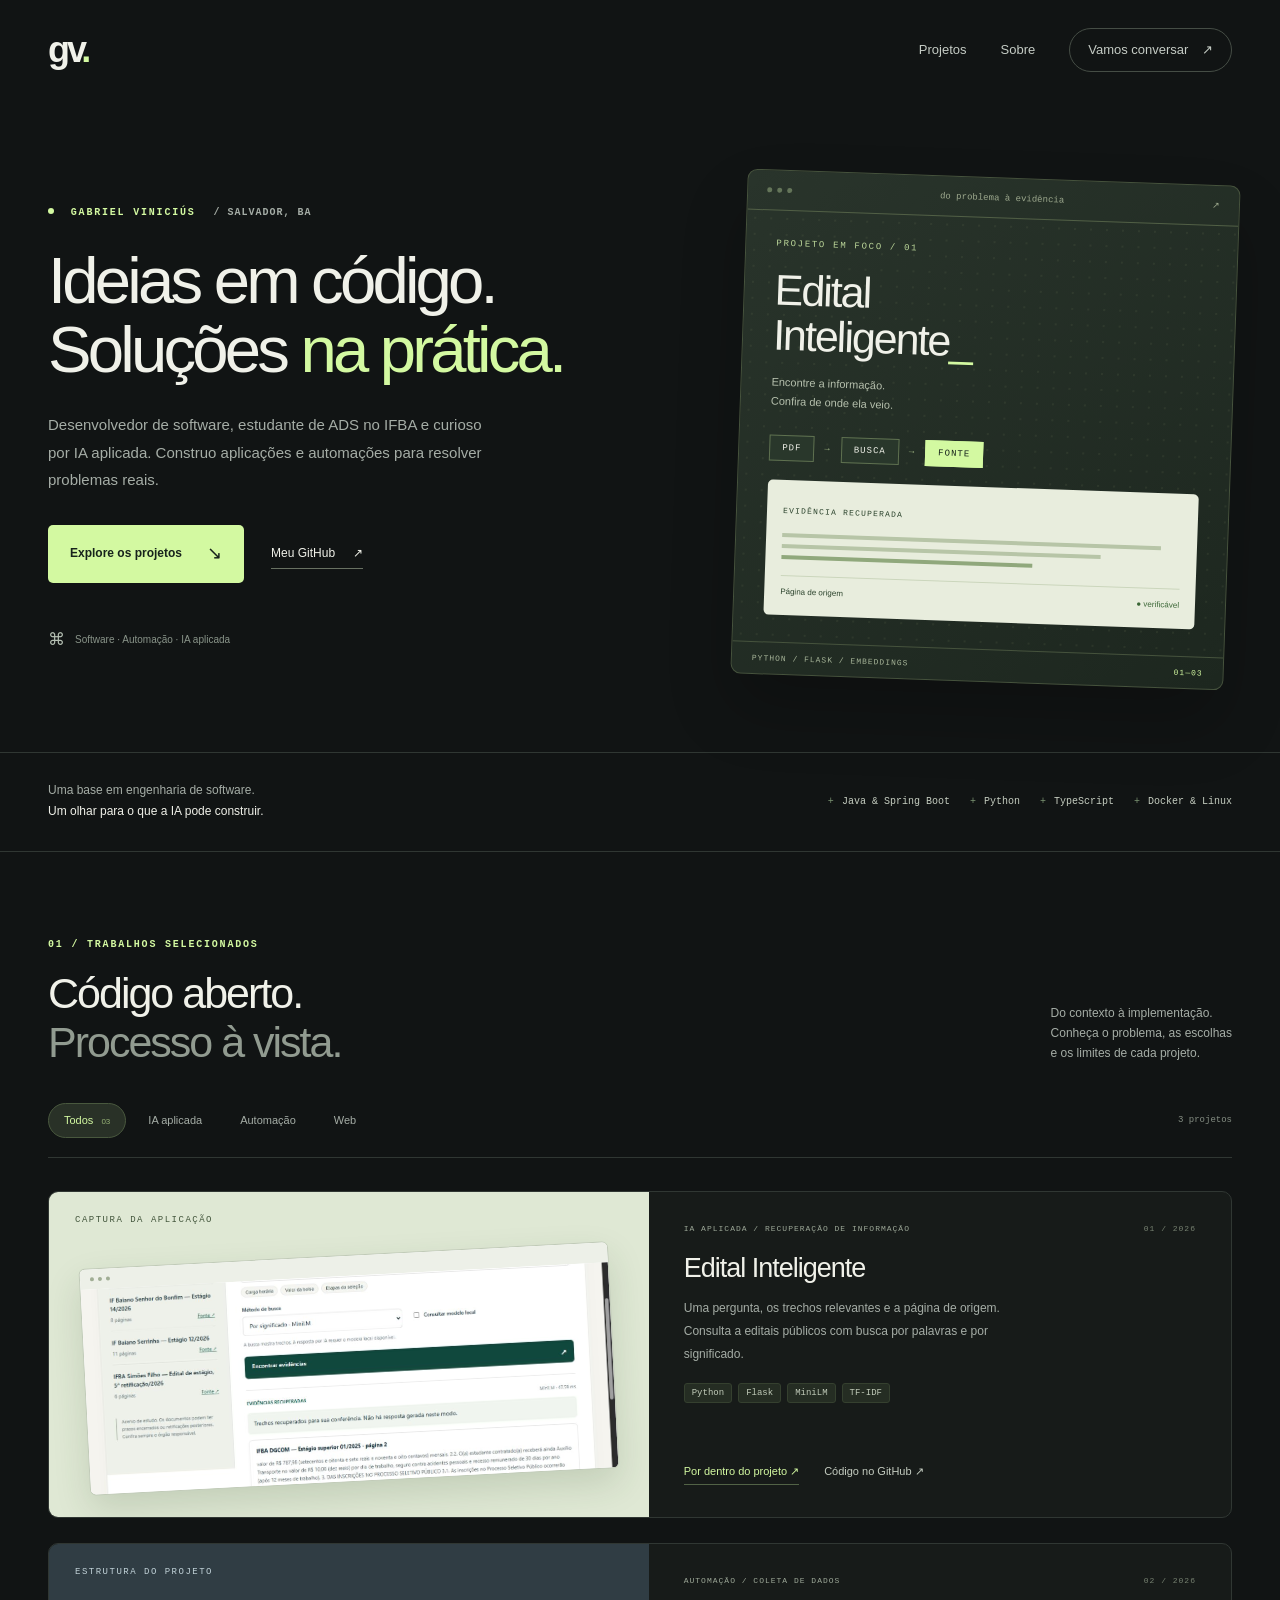
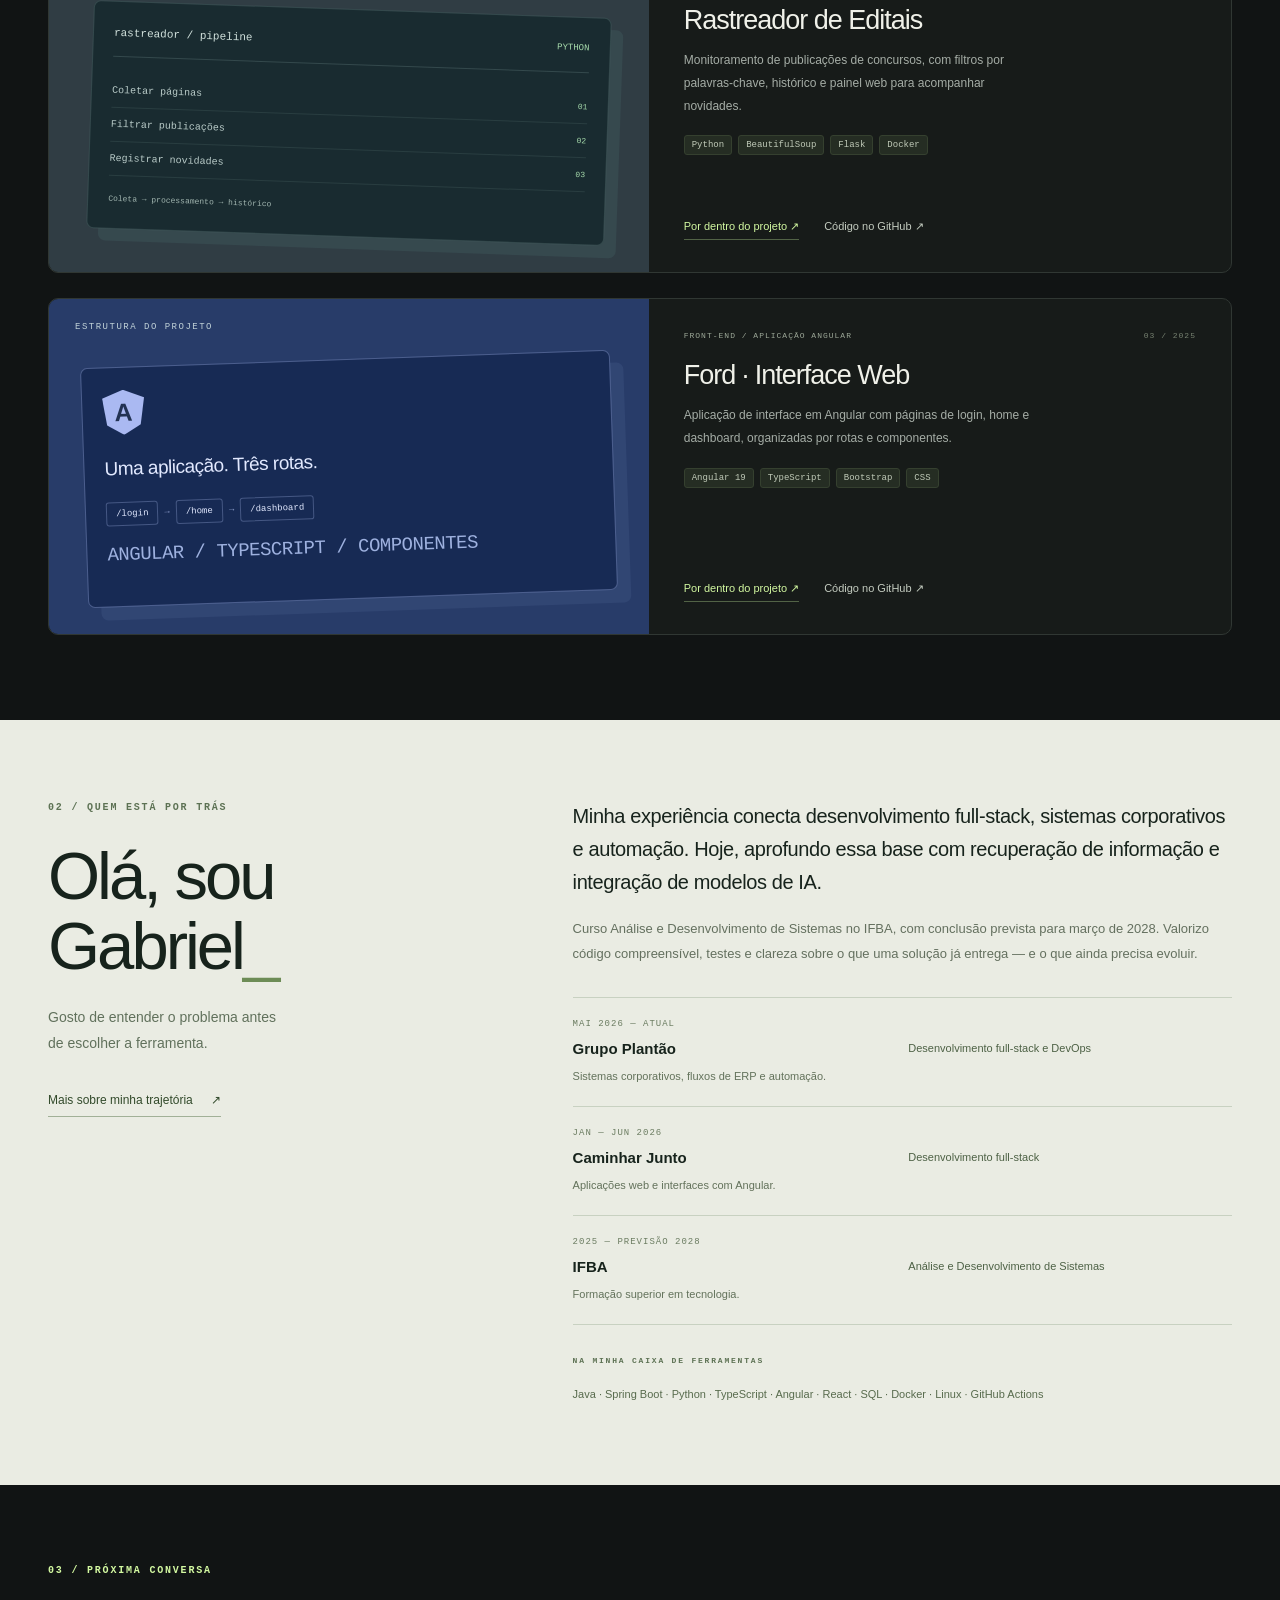
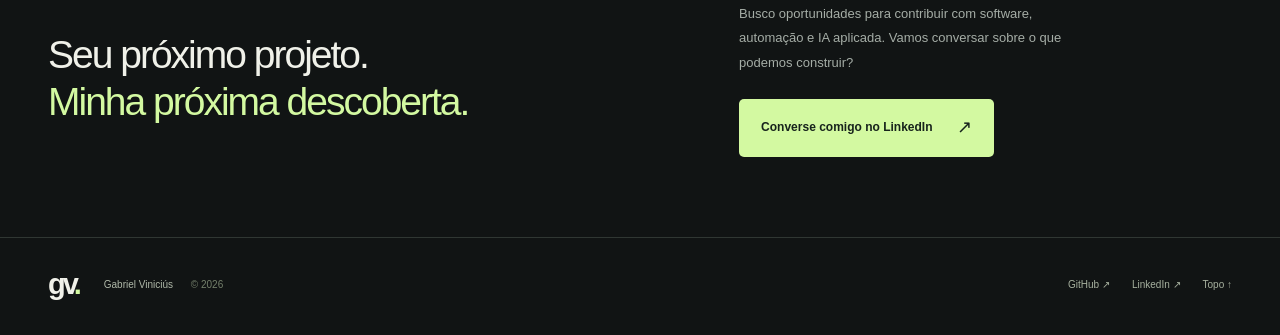
==== docs/index.html @ f78bc67b "feat: portfólio estático com projetos, estudos de caso e contato" ====
<!doctype html>
<html lang="pt-BR">
<head>
  <meta charset="utf-8">
  <meta name="viewport" content="width=device-width,initial-scale=1">
  <meta name="theme-color" content="#111414">
  <meta name="description" content="Portfólio de Gabriel Viniciús. Desenvolvimento de software, automação e IA aplicada. Conheça projetos, experiências e decisões técnicas.">
  <meta property="og:type" content="website">
  <meta property="og:title" content="Gabriel Viniciús — Software & IA aplicada">
  <meta property="og:description" content="Aplicações, automações e projetos de IA com código, decisões e evidências.">
  <meta property="og:url" content="https://programmergv.github.io/">
  <meta property="og:image" content="https://programmergv.github.io/assets/social.png">
  <meta property="og:image:width" content="1200">
  <meta property="og:image:height" content="630">
  <meta name="twitter:card" content="summary_large_image">
  <title>Gabriel Viniciús — Software & IA aplicada</title>
  <link rel="canonical" href="https://programmergv.github.io/">
  <link rel="icon" href="assets/favicon.svg" type="image/svg+xml">
  <link rel="stylesheet" href="styles.css">
  <script src="site.js" defer></script>
</head>
<body>
<a class="skip-link" href="#conteudo">Pular para o conteúdo</a>
<header class="site-header wrap">
  <a class="brand" href="#inicio" aria-label="Gabriel Viniciús, início">gv<span>.</span></a>
  <nav aria-label="Navegação principal"><a href="#projetos">Projetos</a><a href="#sobre">Sobre</a><a href="#contato" class="nav-contact">Vamos conversar <span aria-hidden="true">↗</span></a></nav>
</header>
<main id="conteudo">
  <section class="hero wrap" id="inicio" aria-labelledby="hero-title">
    <div class="hero-copy">
      <p class="eyebrow"><span class="status-dot"></span> GABRIEL VINICIÚS <span class="eyebrow-location">/ SALVADOR, BA</span></p>
      <h1 id="hero-title">Ideias em código.<br>Soluções <span>na prática.</span></h1>
      <p class="hero-description">Desenvolvedor de software, estudante de ADS no IFBA e curioso por IA aplicada. Construo aplicações e automações para resolver problemas reais.</p>
      <div class="hero-actions"><a class="button primary" href="#projetos">Explore os projetos <span aria-hidden="true">↘</span></a><a class="text-link" href="https://github.com/ProgrammerGV" target="_blank" rel="noopener noreferrer">Meu GitHub <span aria-hidden="true">↗</span></a></div>
      <div class="hero-footnote"><span class="tiny-mark" aria-hidden="true">⌘</span><span>Software · Automação · IA aplicada</span></div>
    </div>
    <a href="#projetos" class="hero-art" aria-label="Conhecer o projeto Edital Inteligente">
      <div class="art-toolbar"><span class="window-dots" aria-hidden="true"><i></i><i></i><i></i></span><span>do problema à evidência</span><span aria-hidden="true">↗</span></div>
      <div class="art-body"><p class="art-kicker">PROJETO EM FOCO / 01</p><h2>Edital<br>Inteligente<span>_</span></h2><p>Encontre a informação.<br>Confira de onde ela veio.</p>
      <div class="pipeline" aria-label="Pipeline: documento, busca e evidência"><span>PDF</span><b aria-hidden="true">→</b><span>BUSCA</span><b aria-hidden="true">→</b><span>FONTE</span></div>
      <div class="art-sample"><span class="sample-label">EVIDÊNCIA RECUPERADA</span><div class="sample-lines" aria-hidden="true"><i></i><i></i><i></i></div><div class="sample-bottom"><span>Página de origem</span><span class="verified">● verificável</span></div></div></div>
      <div class="art-footer"><span>PYTHON / FLASK / EMBEDDINGS</span><span class="art-number">01—03</span></div>
    </a>
  </section>
  <div class="intro-strip wrap"><p>Uma base em engenharia de software.<br><strong>Um olhar para o que a IA pode construir.</strong></p><div class="strip-tags"><span>Java & Spring Boot</span><span>Python</span><span>TypeScript</span><span>Docker & Linux</span></div></div>
  <section class="projects-section wrap" id="projetos" aria-labelledby="projects-title">
    <div class="section-heading"><div><p class="eyebrow">01 / TRABALHOS SELECIONADOS</p><h2 id="projects-title">Código aberto.<br><span>Processo à vista.</span></h2></div><p>Do contexto à implementação.<br>Conheça o problema, as escolhas<br>e os limites de cada projeto.</p></div>
    <div class="filter-row"><div class="filters" role="group" aria-label="Filtrar projetos"><button type="button" class="active" data-filter="all" aria-pressed="true">Todos <span>03</span></button><button type="button" data-filter="ia" aria-pressed="false">IA aplicada</button><button type="button" data-filter="automacao" aria-pressed="false">Automação</button><button type="button" data-filter="web" aria-pressed="false">Web</button></div><span id="project-count" class="project-count" aria-live="polite">3 projetos</span></div>
    <div id="projects" class="projects-list" aria-live="polite"><p class="loading-note">Carregando projetos…</p></div>
    <noscript><p>Conheça os projetos diretamente no GitHub: <a href="https://github.com/ProgrammerGV/edital-inteligente">Edital Inteligente</a>, <a href="https://github.com/ProgrammerGV/INF032-Programa-o_Python/tree/main/projeto/rastreador-editais">Rastreador de Editais</a> e <a href="https://github.com/ProgrammerGV/Ford">Ford</a>.</p></noscript>
  </section>
  <section class="about-section" id="sobre" aria-labelledby="about-title"><div class="wrap about-grid">
    <div class="about-intro"><p class="eyebrow">02 / QUEM ESTÁ POR TRÁS</p><h2 id="about-title">Olá, sou<br>Gabriel<span>_</span></h2><p>Gosto de entender o problema antes de escolher a ferramenta.</p><a class="text-link" href="https://www.linkedin.com/in/gabriel-vinici%C3%BAs-8539521b7/" target="_blank" rel="noopener noreferrer">Mais sobre minha trajetória <span aria-hidden="true">↗</span></a></div>
    <div class="about-content"><p class="about-lead">Minha experiência conecta desenvolvimento full-stack, sistemas corporativos e automação. Hoje, aprofundo essa base com recuperação de informação e integração de modelos de IA.</p><p class="muted">Curso Análise e Desenvolvimento de Sistemas no IFBA, com conclusão prevista para março de 2028. Valorizo código compreensível, testes e clareza sobre o que uma solução já entrega — e o que ainda precisa evoluir.</p>
      <div class="timeline"><article><p class="timeline-date">MAI 2026 — ATUAL</p><h3>Grupo Plantão</h3><p>Desenvolvimento full-stack e DevOps</p><span>Sistemas corporativos, fluxos de ERP e automação.</span></article><article><p class="timeline-date">JAN — JUN 2026</p><h3>Caminhar Junto</h3><p>Desenvolvimento full-stack</p><span>Aplicações web e interfaces com Angular.</span></article><article><p class="timeline-date">2025 — PREVISÃO 2028</p><h3>IFBA</h3><p>Análise e Desenvolvimento de Sistemas</p><span>Formação superior em tecnologia.</span></article></div>
      <div class="toolbox"><span class="eyebrow">NA MINHA CAIXA DE FERRAMENTAS</span><p>Java · Spring Boot · Python · TypeScript · Angular · React · SQL · Docker · Linux · GitHub Actions</p></div>
    </div>
  </div></section>
  <section class="contact-section wrap" id="contato" aria-labelledby="contact-title"><p class="eyebrow">03 / PRÓXIMA CONVERSA</p><div class="contact-grid"><h2 id="contact-title">Seu próximo projeto.<br><span>Minha próxima descoberta.</span></h2><div><p>Busco oportunidades para contribuir com software, automação e IA aplicada. Vamos conversar sobre o que podemos construir?</p><a class="button primary" href="https://www.linkedin.com/in/gabriel-vinici%C3%BAs-8539521b7/" target="_blank" rel="noopener noreferrer">Converse comigo no LinkedIn <span aria-hidden="true">↗</span></a></div></div></section>
</main>
<footer class="site-footer wrap"><a class="brand" href="#inicio" aria-label="Voltar ao início">gv<span>.</span></a><p>Gabriel Viniciús <span>© 2026</span></p><div><a href="https://github.com/ProgrammerGV" target="_blank" rel="noopener noreferrer">GitHub ↗</a><a href="https://www.linkedin.com/in/gabriel-vinici%C3%BAs-8539521b7/" target="_blank" rel="noopener noreferrer">LinkedIn ↗</a><a href="#inicio">Topo ↑</a></div></footer>
<dialog id="project-dialog" aria-labelledby="dialog-title"><div class="dialog-toolbar"><span>POR DENTRO DO PROJETO</span><button id="dialog-close" type="button" aria-label="Fechar detalhes do projeto">Fechar <span aria-hidden="true">×</span></button></div><div id="dialog-content"></div></dialog>
</body>
</html>
---- docs/styles.css ----
:root{--bg:#111414;--panel:#191d1c;--ink:#f0f1e9;--muted:#a5ada6;--line:#303733;--accent:#d3f9a1;--dim:#748674;--paper:#eaece3;--dark:#17231c}*{box-sizing:border-box}html{scroll-behavior:smooth;scroll-padding-top:30px}body{margin:0;background:var(--bg);color:var(--ink);font:15px/1.65 Inter,'Segoe UI',Arial,sans-serif;-webkit-font-smoothing:antialiased}button,a{-webkit-tap-highlight-color:transparent}a{color:inherit}button{font:inherit}a,button{touch-action:manipulation}button:focus-visible,a:focus-visible,summary:focus-visible{outline:2px solid var(--accent);outline-offset:5px}.wrap{max-width:1280px;margin:0 auto;padding-left:48px;padding-right:48px}.skip-link{position:absolute;left:20px;top:-60px;z-index:10;background:var(--accent);color:var(--bg);padding:12px}.skip-link:focus{top:12px}.site-header{height:100px;display:flex;align-items:center;justify-content:space-between}.brand{font-size:36px;letter-spacing:-3px;line-height:1;font-weight:800;text-decoration:none}.brand span{color:var(--accent)}nav{display:flex;gap:34px;align-items:center}nav a{text-decoration:none;font-size:13px;color:#c5ccc5}nav a:hover{color:var(--accent)}.nav-contact{border:1px solid #454d45;border-radius:30px;padding:10px 18px}.nav-contact span{margin-left:10px}.hero{display:grid;grid-template-columns:1.3fr 1fr;gap:50px;align-items:center;padding-top:77px;padding-bottom:70px}.eyebrow{font:600 10px/1.5 'Courier New',monospace;letter-spacing:1.8px;margin:0 0 26px;color:var(--accent)}.status-dot{display:inline-block;width:6px;height:6px;margin-right:9px;background:var(--accent);border-radius:50%;vertical-align:1px}.eyebrow-location{color:var(--muted);letter-spacing:1px;margin-left:10px}h1{font-size:clamp(48px,5.1vw,69px);font-weight:500;line-height:1.06;letter-spacing:-3.8px;margin:0 0 27px;white-space:nowrap}h1 span{color:var(--accent)}.hero-description{font-size:15px;color:var(--muted);max-width:435px;line-height:1.85;margin:0 0 31px}.hero-actions{display:flex;align-items:center;gap:27px}.button{display:inline-flex;align-items:center;justify-content:space-between;gap:25px;padding:14px 22px;text-decoration:none;border:0;border-radius:5px;font-size:12px;font-weight:650;cursor:pointer;transition:background .15s,transform .15s}.button.primary{background:var(--accent);color:var(--dark)}.button.primary:hover{background:#e1ffba;transform:translateY(-2px)}.button span{font-size:18px;font-weight:400}.text-link{font-size:12px;text-decoration:none;border-bottom:1px solid #687162;padding:5px 0;display:inline-flex;gap:18px;align-items:center}.text-link:hover{color:var(--accent)}.hero-footnote{display:flex;align-items:center;gap:10px;font-size:10px;color:#899489;margin-top:43px}.tiny-mark{font-size:17px;color:#b4bfb2}.hero-art{display:block;text-decoration:none;border:1px solid #46533d;border-radius:10px;background:linear-gradient(145deg,#29342b,#1d271f);box-shadow:0 35px 65px #0003;transform:rotate(2deg);transition:transform .25s;overflow:hidden;position:relative}.hero-art:hover{transform:rotate(0)}.art-toolbar{display:flex;justify-content:space-between;align-items:center;padding:14px 19px;border-bottom:1px solid #526046;font:9px 'Courier New',monospace;color:#9da98e}.window-dots{display:flex;gap:5px}.window-dots i{width:5px;height:5px;border-radius:50%;background:#647559}.art-body{padding:28px 30px 27px;background-image:radial-gradient(#7f8a601f 1px,transparent 1px);background-size:16px 16px}.art-kicker{font:9px 'Courier New',monospace;letter-spacing:1.7px;color:#bbd699;margin:0 0 19px}.art-body h2{font-weight:500;line-height:1.05;font-size:43px;letter-spacing:-2px;margin:0 0 15px}.art-body h2 span{color:var(--accent)}.art-body>p:not(.art-kicker){font-size:11px;line-height:1.7;color:#b7c1ae;margin:0 0 24px}.pipeline{display:flex;align-items:center;gap:10px;margin-bottom:19px;font:9px 'Courier New',monospace;letter-spacing:1px}.pipeline span{border:1px solid #5f7150;padding:7px 12px;background:#29372b}.pipeline span:last-child{background:var(--accent);color:var(--dark);border-color:var(--accent)}.pipeline b{color:#a7be88;font-weight:400}.art-sample{background:#e8eddd;border-radius:5px;color:#2b432c;padding:16px}.sample-label{font:8px 'Courier New',monospace;letter-spacing:1.2px}.sample-lines{display:grid;gap:7px;margin:13px 0 16px}.sample-lines i{display:block;width:95%;height:4px;background:#b7c5a7}.sample-lines i:nth-child(2){width:80%}.sample-lines i:last-child{width:63%;background:#90a87c}.sample-bottom{display:flex;justify-content:space-between;font-size:8px;border-top:1px solid #cbd6bc;padding-top:9px}.verified{color:#3a6635}.art-footer{display:flex;justify-content:space-between;align-items:center;padding:11px 20px;font:8px 'Courier New',monospace;color:#a6b498;letter-spacing:1px;border-top:1px solid #46533d}.art-number{color:var(--accent)}.intro-strip{display:flex;align-items:center;justify-content:space-between;gap:20px;padding-top:27px;padding-bottom:28px;border-top:1px solid var(--line);border-bottom:1px solid var(--line)}.intro-strip>p{color:var(--muted);font-size:12px;line-height:1.8;margin:0}.intro-strip strong{font-weight:500;color:var(--ink)}.strip-tags{display:flex;gap:20px;flex-wrap:wrap;font:10px 'Courier New',monospace;color:#c5cdc0}.strip-tags span:before{content:'+';color:#7a9271;margin-right:8px}.projects-section{padding-top:85px;padding-bottom:85px}.section-heading{display:flex;align-items:end;justify-content:space-between;gap:30px;margin-bottom:35px}.section-heading .eyebrow{margin-bottom:17px}.section-heading h2,.contact-grid h2{font-size:43px;line-height:1.15;font-weight:450;letter-spacing:-2px;margin:0}.section-heading h2 span{color:#919b90}.section-heading>p{font-size:12px;color:var(--muted);margin:0 0 4px}.filter-row{display:flex;align-items:center;justify-content:space-between;gap:12px;border-bottom:1px solid var(--line);padding-bottom:19px;margin-bottom:33px}.filters{display:flex;gap:6px;flex-wrap:wrap}.filters button{background:transparent;color:var(--muted);border:1px solid transparent;border-radius:25px;font-size:11px;padding:7px 15px;cursor:pointer;min-height:35px}.filters button.active{background:#293127;color:var(--accent);border-color:#49583e}.filters button:hover{color:var(--accent)}.filters button span{font-size:8px;margin-left:5px;opacity:.65}.project-count{font:9px 'Courier New',monospace;color:#858e83;white-space:nowrap}.projects-list{display:grid;gap:25px}.project{display:grid;grid-template-columns:1.03fr 1fr;gap:0;border:1px solid var(--line);border-radius:10px;overflow:hidden;background:#171b19}.project-visual{position:relative;min-height:310px;overflow:hidden;display:flex;flex-direction:column;justify-content:center;padding:35px}.visual-edital{background:#dfe8d4}.visual-rastreador{background:#303d44}.visual-ford{background:#283c69}.project-visual .visual-label{font:9px 'Courier New',monospace;letter-spacing:1.5px;position:absolute;top:23px;left:26px;color:#42553b}.visual-edital .browser-mock{margin-top:28px;transform:rotate(-3deg);background:white;box-shadow:0 15px 35px #29432226;border:1px solid #c1cbb8;border-radius:6px;overflow:hidden}.mock-bar{height:20px;background:#edf0e8;display:flex;align-items:center;gap:4px;padding:0 10px}.mock-bar i{width:4px;height:4px;border-radius:50%;background:#a1ae95}.browser-mock img{display:block;width:100%;height:205px;object-fit:cover;object-position:center 67%}.visual-rastreador .visual-label,.visual-ford .visual-label{color:#c1d2d8}.tracker-view{font:11px 'Courier New',monospace;color:#d2e2dd;padding:25px 20px;border:1px solid #6b858355;background:#192b30;box-shadow:12px 12px 0 #43606555;border-radius:7px;margin:30px 6px 0;transform:rotate(2deg)}.tracker-header{display:flex;justify-content:space-between;border-bottom:1px solid #6b858355;padding-bottom:17px;margin-bottom:17px}.tracker-header span:last-child{color:#a8ddad;font-size:9px}.tracker-row{display:flex;justify-content:space-between;gap:10px;border-bottom:1px solid #6b858333;padding:11px 0;font-size:10px;color:#baccc9}.tracker-row b{font-weight:400;color:#a8ddad;font-size:8px;align-self:center}.tracker-caption{color:#a2b6b0;font-size:8px;margin:18px 0 0}.angular-view{color:#e2e9ff;position:relative;padding:22px 20px;border:1px solid #b3c7ff55;border-radius:7px;background:#172a54;margin-top:25px;transform:rotate(-2deg);box-shadow:13px 13px 0 #6278a72b}.angular-logo{width:42px;height:45px;clip-path:polygon(50% 0,100% 18%,90% 78%,50% 100%,10% 78%,0 18%);display:grid;place-items:center;background:#aab9f2;color:#223253;font-size:25px;font-weight:700;margin-bottom:18px}.angular-view>p{font-size:19px;letter-spacing:-.5px;margin:0 0 18px}.route-row{display:flex;gap:6px;align-items:center;font:9px 'Courier New',monospace}.route-row span{border:1px solid #8b9ccb66;padding:6px 9px;border-radius:3px}.route-row i{color:#8b9ccb;font-style:normal}.angular-caption{font:8px 'Courier New',monospace;color:#9eb1df;margin-top:18px!important;letter-spacing:1px}.project-info{padding:32px 35px;display:flex;flex-direction:column;align-items:start}.project-meta{display:flex;justify-content:space-between;gap:12px;width:100%;font:8px 'Courier New',monospace;letter-spacing:1px;color:#9da898;margin-bottom:19px}.project-meta span:last-child{color:#778271;white-space:nowrap}.project h3{font-size:27px;font-weight:500;line-height:1.2;letter-spacing:-1px;margin:0 0 13px}.project-description{font-size:12px;line-height:1.9;color:var(--muted);margin:0 0 18px;max-width:360px}.project-tags{display:flex;flex-wrap:wrap;gap:6px;margin-bottom:25px}.project-tags span{font:9px 'Courier New',monospace;color:#c0cab8;background:#252d23;border:1px solid #35402f;padding:4px 7px;border-radius:3px}.project-links{display:flex;gap:25px;align-items:center;margin-top:auto}.case-button{background:none;color:var(--accent);border:0;border-bottom:1px solid #526346;padding:4px 0;font-size:11px;cursor:pointer}.project-links a{font-size:11px;text-decoration:none;color:#c4ccc0}.project-links a:hover{color:var(--accent)}.project[hidden]{display:none}.about-section{background:var(--paper);color:var(--dark);padding:80px 0}.about-grid{display:grid;grid-template-columns:.8fr 1.2fr;gap:85px}.about-intro .eyebrow{color:#5d7254}.about-intro h2{font-size:67px;line-height:1.04;letter-spacing:-3px;font-weight:450;margin:0 0 25px}.about-intro h2 span{color:#6d8c56}.about-intro>p:not(.eyebrow){color:#61715c;font-size:14px;max-width:240px;line-height:1.8;margin-bottom:30px}.about-intro .text-link{color:#324a2b;border-color:#a1b097}.about-lead{font-size:20px;line-height:1.65;letter-spacing:-.4px;margin:0 0 18px}.muted{color:#64705f;font-size:13px;line-height:1.9;margin:0}.timeline{margin-top:31px}.timeline article{display:grid;grid-template-columns:1fr 1fr;padding:21px 0;border-top:1px solid #c8d1c1;column-gap:12px}.timeline-date{grid-column:1/-1;font:9px 'Courier New',monospace;letter-spacing:1px;color:#6b7c61;margin:0 0 8px}.timeline h3{font-size:15px;font-weight:600;margin:0}.timeline article>p:not(.timeline-date){font-size:11px;margin:2px 0;color:#4d6145}.timeline article>span{grid-column:1/-1;font-size:11px;color:#63725b;margin-top:5px}.toolbox{padding:21px 0 0;border-top:1px solid #c8d1c1}.toolbox .eyebrow{font-size:8px;color:#5d7254}.toolbox p{font-size:11px;line-height:2;color:#586b4d;margin:12px 0 0}.contact-section{padding-top:78px;padding-bottom:80px}.contact-section .eyebrow{margin-bottom:24px}.contact-grid{display:grid;grid-template-columns:1.25fr 1fr;gap:75px;align-items:center}.contact-grid h2{font-size:39px;line-height:1.2}.contact-grid h2 span{color:var(--accent)}.contact-grid p{font-size:13px;color:var(--muted);line-height:1.9;margin:0 0 23px;max-width:335px}.site-footer{display:flex;align-items:center;gap:25px;padding-top:29px;padding-bottom:32px;border-top:1px solid var(--line)}.site-footer .brand{font-size:29px}.site-footer>p{font-size:10px;color:#b0b9a9}.site-footer>p span{color:#75816c;margin-left:15px}.site-footer>div{margin-left:auto;display:flex;gap:22px}.site-footer>div a{font-size:10px;text-decoration:none;color:#a7b19f}dialog{color:var(--ink);background:#191f1a;border:1px solid #536546;border-radius:12px;width:min(760px,92vw);max-height:88vh;padding:0;box-shadow:0 30px 90px #0007}dialog::backdrop{background:#050a08cc;backdrop-filter:blur(5px)}.dialog-toolbar{display:flex;justify-content:space-between;align-items:center;position:sticky;top:0;z-index:1;background:#191f1a;border-bottom:1px solid #35452e;padding:16px 25px;font:9px 'Courier New',monospace;color:#b2c2a6;letter-spacing:1px}.dialog-toolbar button{background:none;color:var(--ink);border:1px solid #5d6e53;border-radius:5px;font:11px 'Segoe UI',sans-serif;padding:8px 12px;cursor:pointer}.dialog-toolbar button span{margin-left:8px}#dialog-content{padding:25px 30px 35px}#dialog-content h2{font-size:35px;font-weight:500;letter-spacing:-1px;line-height:1.2;margin:0 0 20px}#dialog-content h3{font-size:12px;color:var(--accent);margin:22px 0 8px}#dialog-content p{font-size:13px;line-height:1.85;color:#bec8b7;margin:0}#dialog-content img{width:100%;border-radius:6px;margin-bottom:4px}#dialog-content video{display:block;width:100%;border-radius:6px;margin:23px 0 8px}#dialog-content .video-caption{font-size:10px;color:#91a183;margin-bottom:22px}.dialog-actions{display:flex;gap:25px;margin-top:27px}.dialog-actions a{font-size:12px;color:var(--accent)}body.dialog-open{overflow:hidden}.loading-note{font-size:13px;color:var(--muted)}@media(min-width:1450px){.hero{gap:80px}h1{font-size:70px}}@media(max-width:1050px){.wrap{padding-left:32px;padding-right:32px}.hero{gap:30px}h1{font-size:54px;letter-spacing:-3px}.eyebrow-location{display:block;margin-left:0;margin-top:5px}.art-body{padding:25px}.art-body h2{font-size:37px}.strip-tags{gap:12px}.project-info{padding:28px}.project-visual{padding:25px}.project h3{font-size:24px}.about-grid{gap:50px}.contact-grid{gap:35px}}@media(max-width:760px){.site-header{height:80px}.wrap{padding-left:23px;padding-right:23px}nav{gap:20px}nav a{font-size:11px}.nav-contact{padding:8px 13px}.hero{grid-template-columns:1fr;padding-top:37px;padding-bottom:47px;gap:42px}.eyebrow-location{display:inline;margin-left:7px}h1{font-size:clamp(41px,8.5vw,61px);letter-spacing:-2.8px;white-space:normal}.hero-description{max-width:500px;font-size:14px}.hero-footnote{margin-top:25px}.hero-art{max-width:500px;margin:0 auto;width:100%;transform:rotate(1deg)}.art-body{padding:26px 28px;display:grid;grid-template-columns:1fr 1fr;gap:0 20px}.art-kicker{grid-column:1/-1}.art-body h2{font-size:35px;grid-column:1}.art-body>p:not(.art-kicker){grid-column:1;font-size:10px}.pipeline{grid-column:1/-1;justify-content:center}.art-sample{grid-column:2;grid-row:2/4;align-self:center}.sample-bottom{gap:5px}.sample-bottom span:first-child{display:none}.intro-strip{align-items:start;flex-direction:column;gap:17px}.strip-tags{font-size:9px;gap:15px}.projects-section{padding-top:55px;padding-bottom:55px}.section-heading{align-items:start;flex-direction:column;gap:18px;margin-bottom:25px}.section-heading h2{font-size:36px}.section-heading>p br{display:none}.section-heading>p{max-width:330px}.filter-row{gap:5px}.filters{gap:1px}.filters button{padding:7px 10px;font-size:10px}.project-count{font-size:8px}.project{grid-template-columns:1fr}.project-visual{min-height:255px;padding:25px 33px}.browser-mock img{height:180px}.project-info{padding:27px}.project-description{max-width:none}.project h3{font-size:27px}.project-meta{font-size:8px}.project-tags{margin-bottom:20px}.about-section{padding:55px 0}.about-grid{grid-template-columns:1fr;gap:35px}.about-intro h2{font-size:55px}.about-intro h2 br{display:none}.about-intro>p:not(.eyebrow){max-width:330px;margin-bottom:17px}.about-lead{font-size:18px}.timeline article{grid-template-columns:1fr}.timeline article>span{grid-column:1}.contact-section{padding-top:55px;padding-bottom:55px}.contact-grid{grid-template-columns:1fr;gap:23px}.contact-grid h2{font-size:34px}.contact-grid p{max-width:420px}.site-footer{flex-wrap:wrap;gap:16px}.site-footer>p{margin-left:auto}.site-footer>div{width:100%;margin-left:0;justify-content:space-between;padding-top:10px}.site-footer>p span{margin-left:8px}.dialog-toolbar{padding:14px 18px}#dialog-content{padding:25px 22px}#dialog-content h2{font-size:29px}}@media(max-width:380px){.eyebrow-location{display:none}nav{gap:13px}.nav-contact{padding:7px 9px}.nav-contact span{margin-left:3px}h1{font-size:39px}.hero-actions{gap:20px}.button{padding:13px 16px;gap:15px}.art-body{grid-template-columns:1fr}.art-sample{grid-column:1;grid-row:auto;margin-bottom:18px}.pipeline{grid-row:5}.project-count{display:none}}@media(prefers-reduced-motion:reduce){html{scroll-behavior:auto}*{transition:none!important}.hero-art{transform:none}}
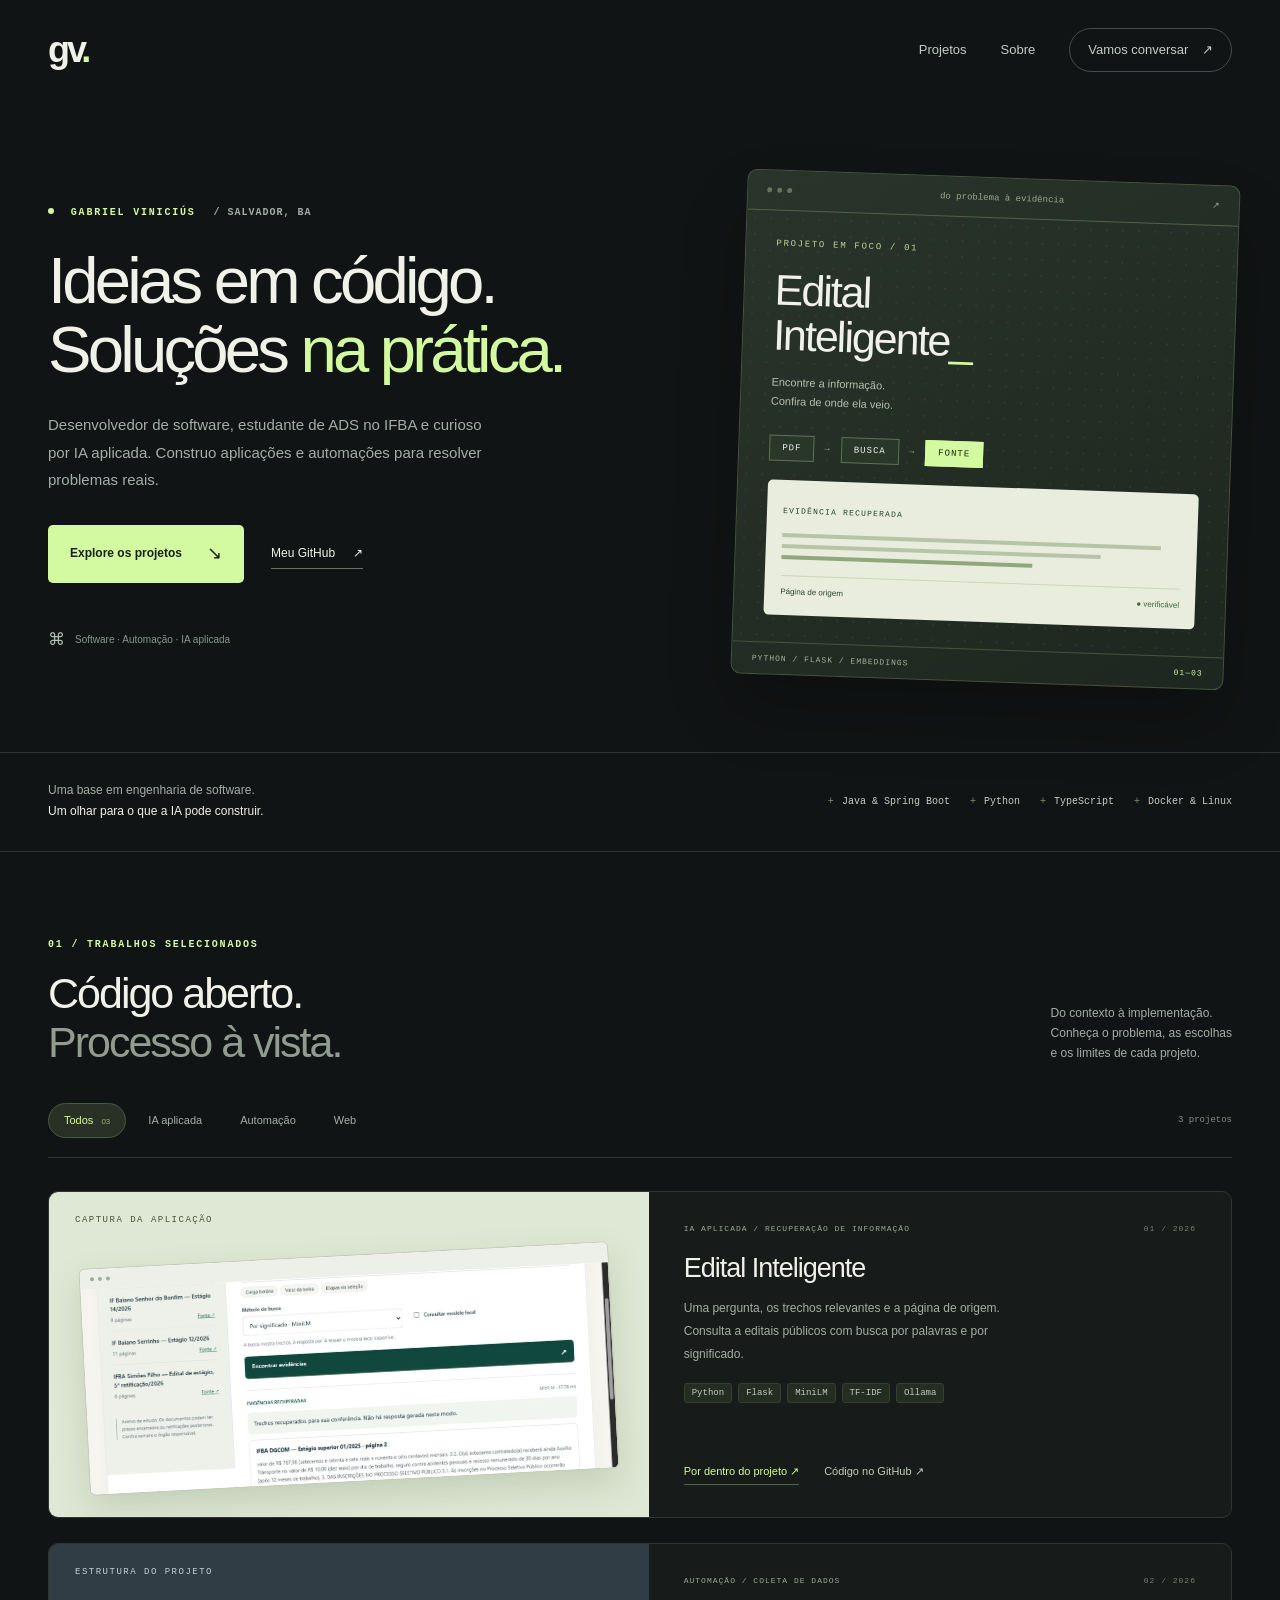
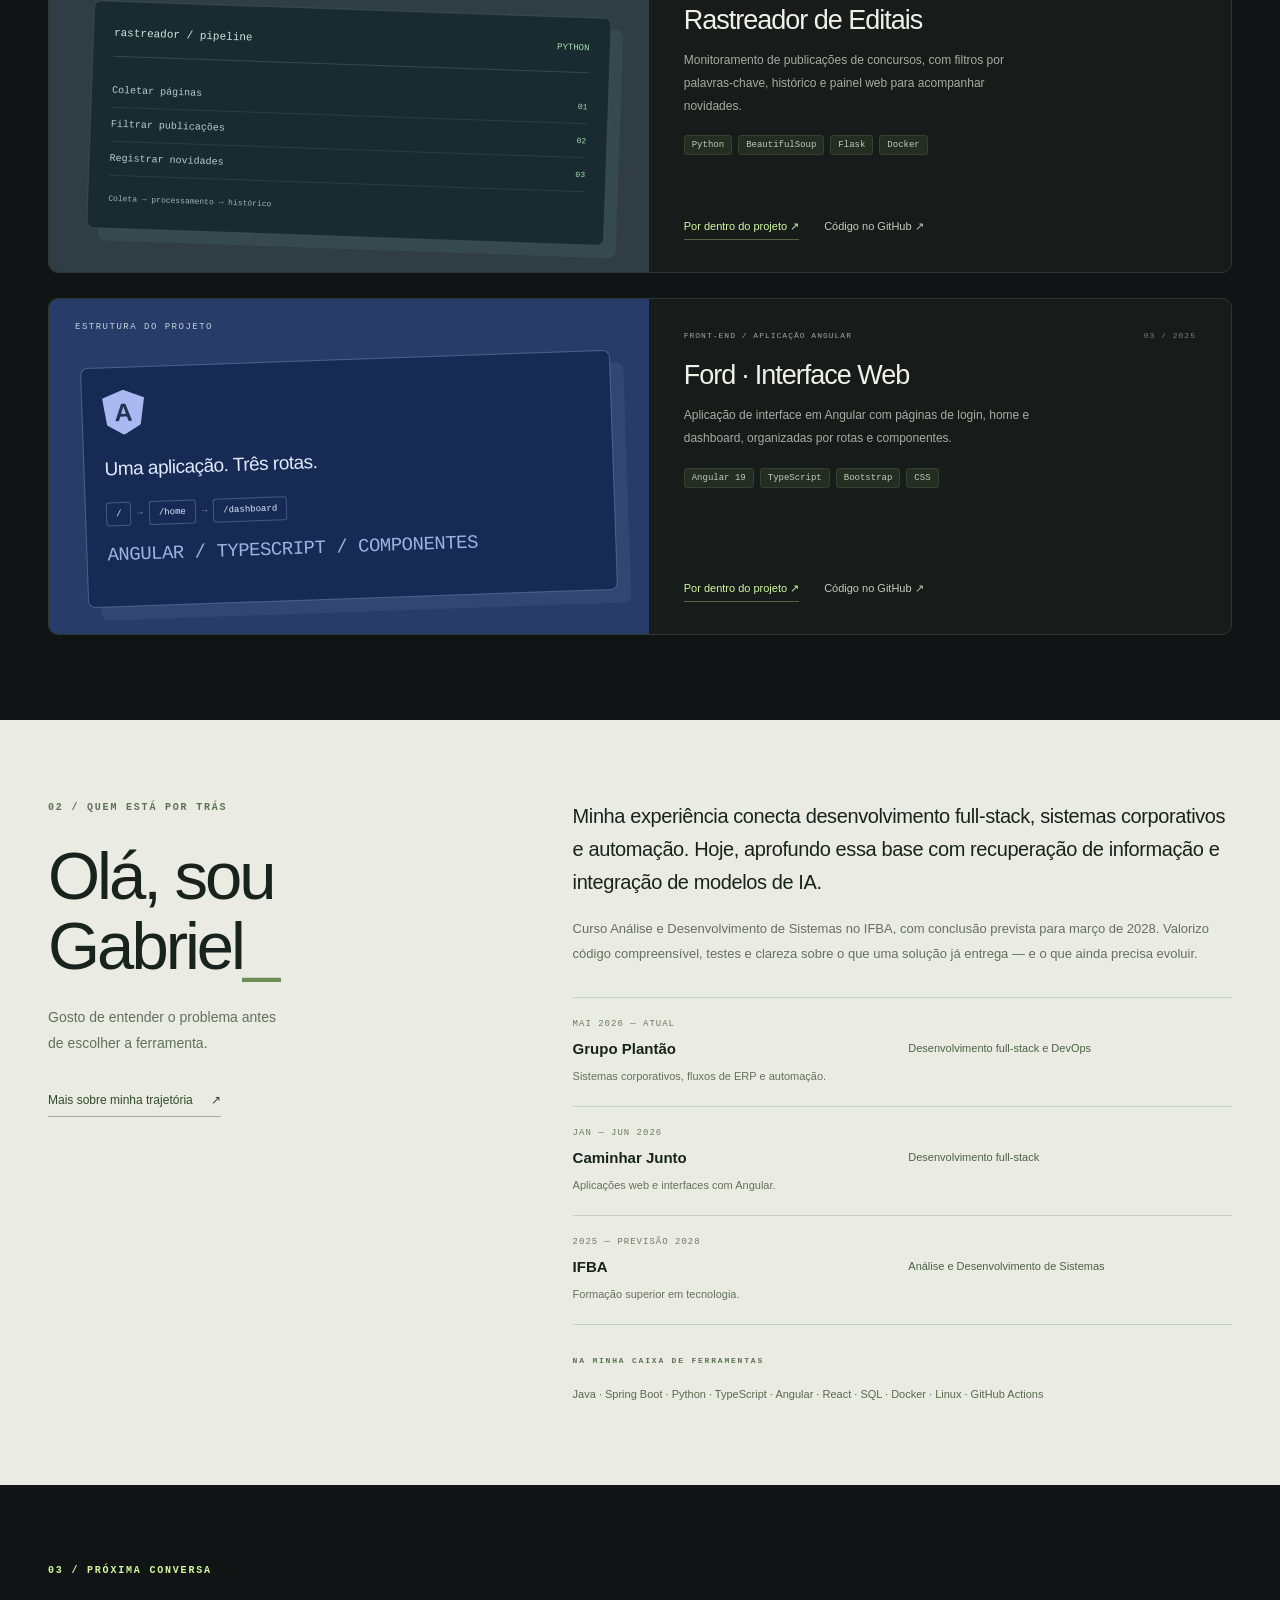
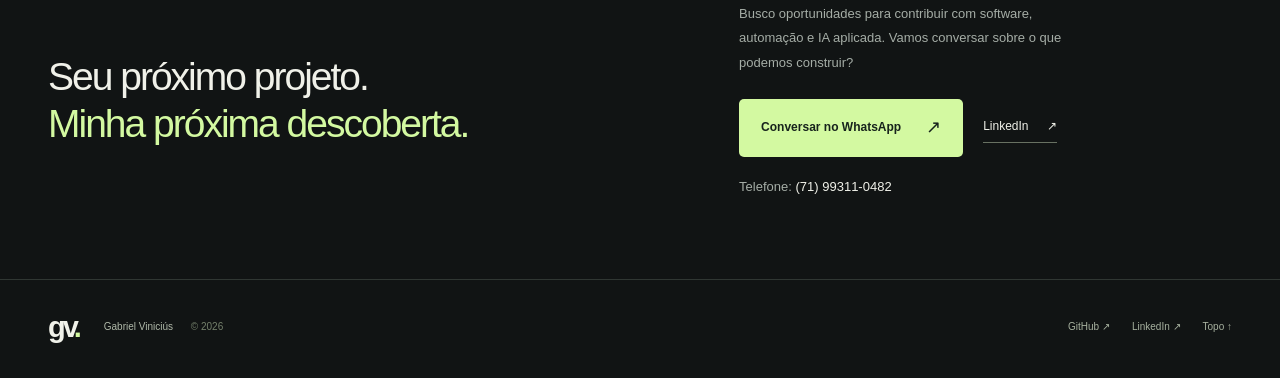
==== commit 8fc4e128: "feat: adicionar telefone e WhatsApp ao contato" ====
--- a/docs/index.html
+++ b/docs/index.html
@@ -56,7 +56,7 @@
       <div class="toolbox"><span class="eyebrow">NA MINHA CAIXA DE FERRAMENTAS</span><p>Java · Spring Boot · Python · TypeScript · Angular · React · SQL · Docker · Linux · GitHub Actions</p></div>
     </div>
   </div></section>
-  <section class="contact-section wrap" id="contato" aria-labelledby="contact-title"><p class="eyebrow">03 / PRÓXIMA CONVERSA</p><div class="contact-grid"><h2 id="contact-title">Seu próximo projeto.<br><span>Minha próxima descoberta.</span></h2><div><p>Busco oportunidades para contribuir com software, automação e IA aplicada. Vamos conversar sobre o que podemos construir?</p><a class="button primary" href="https://www.linkedin.com/in/gabriel-vinici%C3%BAs-8539521b7/" target="_blank" rel="noopener noreferrer">Converse comigo no LinkedIn <span aria-hidden="true">↗</span></a></div></div></section>
+  <section class="contact-section wrap" id="contato" aria-labelledby="contact-title"><p class="eyebrow">03 / PRÓXIMA CONVERSA</p><div class="contact-grid"><h2 id="contact-title">Seu próximo projeto.<br><span>Minha próxima descoberta.</span></h2><div><p>Busco oportunidades para contribuir com software, automação e IA aplicada. Vamos conversar sobre o que podemos construir?</p><div class="contact-actions"><a class="button primary" href="https://wa.me/5571993110482" target="_blank" rel="noopener noreferrer">Conversar no WhatsApp <span aria-hidden="true">↗</span></a><a class="text-link" href="https://www.linkedin.com/in/gabriel-vinici%C3%BAs-8539521b7/" target="_blank" rel="noopener noreferrer">LinkedIn <span aria-hidden="true">↗</span></a></div><p class="contact-phone">Telefone: <a href="tel:+5571993110482">(71) 99311-0482</a></p></div></div></section>
 </main>
 <footer class="site-footer wrap"><a class="brand" href="#inicio" aria-label="Voltar ao início">gv<span>.</span></a><p>Gabriel Viniciús <span>© 2026</span></p><div><a href="https://github.com/ProgrammerGV" target="_blank" rel="noopener noreferrer">GitHub ↗</a><a href="https://www.linkedin.com/in/gabriel-vinici%C3%BAs-8539521b7/" target="_blank" rel="noopener noreferrer">LinkedIn ↗</a><a href="#inicio">Topo ↑</a></div></footer>
 <dialog id="project-dialog" aria-labelledby="dialog-title"><div class="dialog-toolbar"><span>POR DENTRO DO PROJETO</span><button id="dialog-close" type="button" aria-label="Fechar detalhes do projeto">Fechar <span aria-hidden="true">×</span></button></div><div id="dialog-content"></div></dialog>
--- a/docs/styles.css
+++ b/docs/styles.css
@@ -1 +1,2 @@
 :root{--bg:#111414;--panel:#191d1c;--ink:#f0f1e9;--muted:#a5ada6;--line:#303733;--accent:#d3f9a1;--dim:#748674;--paper:#eaece3;--dark:#17231c}*{box-sizing:border-box}html{scroll-behavior:smooth;scroll-padding-top:30px}body{margin:0;background:var(--bg);color:var(--ink);font:15px/1.65 Inter,'Segoe UI',Arial,sans-serif;-webkit-font-smoothing:antialiased}button,a{-webkit-tap-highlight-color:transparent}a{color:inherit}button{font:inherit}a,button{touch-action:manipulation}button:focus-visible,a:focus-visible,summary:focus-visible{outline:2px solid var(--accent);outline-offset:5px}.wrap{max-width:1280px;margin:0 auto;padding-left:48px;padding-right:48px}.skip-link{position:absolute;left:20px;top:-60px;z-index:10;background:var(--accent);color:var(--bg);padding:12px}.skip-link:focus{top:12px}.site-header{height:100px;display:flex;align-items:center;justify-content:space-between}.brand{font-size:36px;letter-spacing:-3px;line-height:1;font-weight:800;text-decoration:none}.brand span{color:var(--accent)}nav{display:flex;gap:34px;align-items:center}nav a{text-decoration:none;font-size:13px;color:#c5ccc5}nav a:hover{color:var(--accent)}.nav-contact{border:1px solid #454d45;border-radius:30px;padding:10px 18px}.nav-contact span{margin-left:10px}.hero{display:grid;grid-template-columns:1.3fr 1fr;gap:50px;align-items:center;padding-top:77px;padding-bottom:70px}.eyebrow{font:600 10px/1.5 'Courier New',monospace;letter-spacing:1.8px;margin:0 0 26px;color:var(--accent)}.status-dot{display:inline-block;width:6px;height:6px;margin-right:9px;background:var(--accent);border-radius:50%;vertical-align:1px}.eyebrow-location{color:var(--muted);letter-spacing:1px;margin-left:10px}h1{font-size:clamp(48px,5.1vw,69px);font-weight:500;line-height:1.06;letter-spacing:-3.8px;margin:0 0 27px;white-space:nowrap}h1 span{color:var(--accent)}.hero-description{font-size:15px;color:var(--muted);max-width:435px;line-height:1.85;margin:0 0 31px}.hero-actions{display:flex;align-items:center;gap:27px}.button{display:inline-flex;align-items:center;justify-content:space-between;gap:25px;padding:14px 22px;text-decoration:none;border:0;border-radius:5px;font-size:12px;font-weight:650;cursor:pointer;transition:background .15s,transform .15s}.button.primary{background:var(--accent);color:var(--dark)}.button.primary:hover{background:#e1ffba;transform:translateY(-2px)}.button span{font-size:18px;font-weight:400}.text-link{font-size:12px;text-decoration:none;border-bottom:1px solid #687162;padding:5px 0;display:inline-flex;gap:18px;align-items:center}.text-link:hover{color:var(--accent)}.hero-footnote{display:flex;align-items:center;gap:10px;font-size:10px;color:#899489;margin-top:43px}.tiny-mark{font-size:17px;color:#b4bfb2}.hero-art{display:block;text-decoration:none;border:1px solid #46533d;border-radius:10px;background:linear-gradient(145deg,#29342b,#1d271f);box-shadow:0 35px 65px #0003;transform:rotate(2deg);transition:transform .25s;overflow:hidden;position:relative}.hero-art:hover{transform:rotate(0)}.art-toolbar{display:flex;justify-content:space-between;align-items:center;padding:14px 19px;border-bottom:1px solid #526046;font:9px 'Courier New',monospace;color:#9da98e}.window-dots{display:flex;gap:5px}.window-dots i{width:5px;height:5px;border-radius:50%;background:#647559}.art-body{padding:28px 30px 27px;background-image:radial-gradient(#7f8a601f 1px,transparent 1px);background-size:16px 16px}.art-kicker{font:9px 'Courier New',monospace;letter-spacing:1.7px;color:#bbd699;margin:0 0 19px}.art-body h2{font-weight:500;line-height:1.05;font-size:43px;letter-spacing:-2px;margin:0 0 15px}.art-body h2 span{color:var(--accent)}.art-body>p:not(.art-kicker){font-size:11px;line-height:1.7;color:#b7c1ae;margin:0 0 24px}.pipeline{display:flex;align-items:center;gap:10px;margin-bottom:19px;font:9px 'Courier New',monospace;letter-spacing:1px}.pipeline span{border:1px solid #5f7150;padding:7px 12px;background:#29372b}.pipeline span:last-child{background:var(--accent);color:var(--dark);border-color:var(--accent)}.pipeline b{color:#a7be88;font-weight:400}.art-sample{background:#e8eddd;border-radius:5px;color:#2b432c;padding:16px}.sample-label{font:8px 'Courier New',monospace;letter-spacing:1.2px}.sample-lines{display:grid;gap:7px;margin:13px 0 16px}.sample-lines i{display:block;width:95%;height:4px;background:#b7c5a7}.sample-lines i:nth-child(2){width:80%}.sample-lines i:last-child{width:63%;background:#90a87c}.sample-bottom{display:flex;justify-content:space-between;font-size:8px;border-top:1px solid #cbd6bc;padding-top:9px}.verified{color:#3a6635}.art-footer{display:flex;justify-content:space-between;align-items:center;padding:11px 20px;font:8px 'Courier New',monospace;color:#a6b498;letter-spacing:1px;border-top:1px solid #46533d}.art-number{color:var(--accent)}.intro-strip{display:flex;align-items:center;justify-content:space-between;gap:20px;padding-top:27px;padding-bottom:28px;border-top:1px solid var(--line);border-bottom:1px solid var(--line)}.intro-strip>p{color:var(--muted);font-size:12px;line-height:1.8;margin:0}.intro-strip strong{font-weight:500;color:var(--ink)}.strip-tags{display:flex;gap:20px;flex-wrap:wrap;font:10px 'Courier New',monospace;color:#c5cdc0}.strip-tags span:before{content:'+';color:#7a9271;margin-right:8px}.projects-section{padding-top:85px;padding-bottom:85px}.section-heading{display:flex;align-items:end;justify-content:space-between;gap:30px;margin-bottom:35px}.section-heading .eyebrow{margin-bottom:17px}.section-heading h2,.contact-grid h2{font-size:43px;line-height:1.15;font-weight:450;letter-spacing:-2px;margin:0}.section-heading h2 span{color:#919b90}.section-heading>p{font-size:12px;color:var(--muted);margin:0 0 4px}.filter-row{display:flex;align-items:center;justify-content:space-between;gap:12px;border-bottom:1px solid var(--line);padding-bottom:19px;margin-bottom:33px}.filters{display:flex;gap:6px;flex-wrap:wrap}.filters button{background:transparent;color:var(--muted);border:1px solid transparent;border-radius:25px;font-size:11px;padding:7px 15px;cursor:pointer;min-height:35px}.filters button.active{background:#293127;color:var(--accent);border-color:#49583e}.filters button:hover{color:var(--accent)}.filters button span{font-size:8px;margin-left:5px;opacity:.65}.project-count{font:9px 'Courier New',monospace;color:#858e83;white-space:nowrap}.projects-list{display:grid;gap:25px}.project{display:grid;grid-template-columns:1.03fr 1fr;gap:0;border:1px solid var(--line);border-radius:10px;overflow:hidden;background:#171b19}.project-visual{position:relative;min-height:310px;overflow:hidden;display:flex;flex-direction:column;justify-content:center;padding:35px}.visual-edital{background:#dfe8d4}.visual-rastreador{background:#303d44}.visual-ford{background:#283c69}.project-visual .visual-label{font:9px 'Courier New',monospace;letter-spacing:1.5px;position:absolute;top:23px;left:26px;color:#42553b}.visual-edital .browser-mock{margin-top:28px;transform:rotate(-3deg);background:white;box-shadow:0 15px 35px #29432226;border:1px solid #c1cbb8;border-radius:6px;overflow:hidden}.mock-bar{height:20px;background:#edf0e8;display:flex;align-items:center;gap:4px;padding:0 10px}.mock-bar i{width:4px;height:4px;border-radius:50%;background:#a1ae95}.browser-mock img{display:block;width:100%;height:205px;object-fit:cover;object-position:center 67%}.visual-rastreador .visual-label,.visual-ford .visual-label{color:#c1d2d8}.tracker-view{font:11px 'Courier New',monospace;color:#d2e2dd;padding:25px 20px;border:1px solid #6b858355;background:#192b30;box-shadow:12px 12px 0 #43606555;border-radius:7px;margin:30px 6px 0;transform:rotate(2deg)}.tracker-header{display:flex;justify-content:space-between;border-bottom:1px solid #6b858355;padding-bottom:17px;margin-bottom:17px}.tracker-header span:last-child{color:#a8ddad;font-size:9px}.tracker-row{display:flex;justify-content:space-between;gap:10px;border-bottom:1px solid #6b858333;padding:11px 0;font-size:10px;color:#baccc9}.tracker-row b{font-weight:400;color:#a8ddad;font-size:8px;align-self:center}.tracker-caption{color:#a2b6b0;font-size:8px;margin:18px 0 0}.angular-view{color:#e2e9ff;position:relative;padding:22px 20px;border:1px solid #b3c7ff55;border-radius:7px;background:#172a54;margin-top:25px;transform:rotate(-2deg);box-shadow:13px 13px 0 #6278a72b}.angular-logo{width:42px;height:45px;clip-path:polygon(50% 0,100% 18%,90% 78%,50% 100%,10% 78%,0 18%);display:grid;place-items:center;background:#aab9f2;color:#223253;font-size:25px;font-weight:700;margin-bottom:18px}.angular-view>p{font-size:19px;letter-spacing:-.5px;margin:0 0 18px}.route-row{display:flex;gap:6px;align-items:center;font:9px 'Courier New',monospace}.route-row span{border:1px solid #8b9ccb66;padding:6px 9px;border-radius:3px}.route-row i{color:#8b9ccb;font-style:normal}.angular-caption{font:8px 'Courier New',monospace;color:#9eb1df;margin-top:18px!important;letter-spacing:1px}.project-info{padding:32px 35px;display:flex;flex-direction:column;align-items:start}.project-meta{display:flex;justify-content:space-between;gap:12px;width:100%;font:8px 'Courier New',monospace;letter-spacing:1px;color:#9da898;margin-bottom:19px}.project-meta span:last-child{color:#778271;white-space:nowrap}.project h3{font-size:27px;font-weight:500;line-height:1.2;letter-spacing:-1px;margin:0 0 13px}.project-description{font-size:12px;line-height:1.9;color:var(--muted);margin:0 0 18px;max-width:360px}.project-tags{display:flex;flex-wrap:wrap;gap:6px;margin-bottom:25px}.project-tags span{font:9px 'Courier New',monospace;color:#c0cab8;background:#252d23;border:1px solid #35402f;padding:4px 7px;border-radius:3px}.project-links{display:flex;gap:25px;align-items:center;margin-top:auto}.case-button{background:none;color:var(--accent);border:0;border-bottom:1px solid #526346;padding:4px 0;font-size:11px;cursor:pointer}.project-links a{font-size:11px;text-decoration:none;color:#c4ccc0}.project-links a:hover{color:var(--accent)}.project[hidden]{display:none}.about-section{background:var(--paper);color:var(--dark);padding:80px 0}.about-grid{display:grid;grid-template-columns:.8fr 1.2fr;gap:85px}.about-intro .eyebrow{color:#5d7254}.about-intro h2{font-size:67px;line-height:1.04;letter-spacing:-3px;font-weight:450;margin:0 0 25px}.about-intro h2 span{color:#6d8c56}.about-intro>p:not(.eyebrow){color:#61715c;font-size:14px;max-width:240px;line-height:1.8;margin-bottom:30px}.about-intro .text-link{color:#324a2b;border-color:#a1b097}.about-lead{font-size:20px;line-height:1.65;letter-spacing:-.4px;margin:0 0 18px}.muted{color:#64705f;font-size:13px;line-height:1.9;margin:0}.timeline{margin-top:31px}.timeline article{display:grid;grid-template-columns:1fr 1fr;padding:21px 0;border-top:1px solid #c8d1c1;column-gap:12px}.timeline-date{grid-column:1/-1;font:9px 'Courier New',monospace;letter-spacing:1px;color:#6b7c61;margin:0 0 8px}.timeline h3{font-size:15px;font-weight:600;margin:0}.timeline article>p:not(.timeline-date){font-size:11px;margin:2px 0;color:#4d6145}.timeline article>span{grid-column:1/-1;font-size:11px;color:#63725b;margin-top:5px}.toolbox{padding:21px 0 0;border-top:1px solid #c8d1c1}.toolbox .eyebrow{font-size:8px;color:#5d7254}.toolbox p{font-size:11px;line-height:2;color:#586b4d;margin:12px 0 0}.contact-section{padding-top:78px;padding-bottom:80px}.contact-section .eyebrow{margin-bottom:24px}.contact-grid{display:grid;grid-template-columns:1.25fr 1fr;gap:75px;align-items:center}.contact-grid h2{font-size:39px;line-height:1.2}.contact-grid h2 span{color:var(--accent)}.contact-grid p{font-size:13px;color:var(--muted);line-height:1.9;margin:0 0 23px;max-width:335px}.site-footer{display:flex;align-items:center;gap:25px;padding-top:29px;padding-bottom:32px;border-top:1px solid var(--line)}.site-footer .brand{font-size:29px}.site-footer>p{font-size:10px;color:#b0b9a9}.site-footer>p span{color:#75816c;margin-left:15px}.site-footer>div{margin-left:auto;display:flex;gap:22px}.site-footer>div a{font-size:10px;text-decoration:none;color:#a7b19f}dialog{color:var(--ink);background:#191f1a;border:1px solid #536546;border-radius:12px;width:min(760px,92vw);max-height:88vh;padding:0;box-shadow:0 30px 90px #0007}dialog::backdrop{background:#050a08cc;backdrop-filter:blur(5px)}.dialog-toolbar{display:flex;justify-content:space-between;align-items:center;position:sticky;top:0;z-index:1;background:#191f1a;border-bottom:1px solid #35452e;padding:16px 25px;font:9px 'Courier New',monospace;color:#b2c2a6;letter-spacing:1px}.dialog-toolbar button{background:none;color:var(--ink);border:1px solid #5d6e53;border-radius:5px;font:11px 'Segoe UI',sans-serif;padding:8px 12px;cursor:pointer}.dialog-toolbar button span{margin-left:8px}#dialog-content{padding:25px 30px 35px}#dialog-content h2{font-size:35px;font-weight:500;letter-spacing:-1px;line-height:1.2;margin:0 0 20px}#dialog-content h3{font-size:12px;color:var(--accent);margin:22px 0 8px}#dialog-content p{font-size:13px;line-height:1.85;color:#bec8b7;margin:0}#dialog-content img{width:100%;border-radius:6px;margin-bottom:4px}#dialog-content video{display:block;width:100%;border-radius:6px;margin:23px 0 8px}#dialog-content .video-caption{font-size:10px;color:#91a183;margin-bottom:22px}.dialog-actions{display:flex;gap:25px;margin-top:27px}.dialog-actions a{font-size:12px;color:var(--accent)}body.dialog-open{overflow:hidden}.loading-note{font-size:13px;color:var(--muted)}@media(min-width:1450px){.hero{gap:80px}h1{font-size:70px}}@media(max-width:1050px){.wrap{padding-left:32px;padding-right:32px}.hero{gap:30px}h1{font-size:54px;letter-spacing:-3px}.eyebrow-location{display:block;margin-left:0;margin-top:5px}.art-body{padding:25px}.art-body h2{font-size:37px}.strip-tags{gap:12px}.project-info{padding:28px}.project-visual{padding:25px}.project h3{font-size:24px}.about-grid{gap:50px}.contact-grid{gap:35px}}@media(max-width:760px){.site-header{height:80px}.wrap{padding-left:23px;padding-right:23px}nav{gap:20px}nav a{font-size:11px}.nav-contact{padding:8px 13px}.hero{grid-template-columns:1fr;padding-top:37px;padding-bottom:47px;gap:42px}.eyebrow-location{display:inline;margin-left:7px}h1{font-size:clamp(41px,8.5vw,61px);letter-spacing:-2.8px;white-space:normal}.hero-description{max-width:500px;font-size:14px}.hero-footnote{margin-top:25px}.hero-art{max-width:500px;margin:0 auto;width:100%;transform:rotate(1deg)}.art-body{padding:26px 28px;display:grid;grid-template-columns:1fr 1fr;gap:0 20px}.art-kicker{grid-column:1/-1}.art-body h2{font-size:35px;grid-column:1}.art-body>p:not(.art-kicker){grid-column:1;font-size:10px}.pipeline{grid-column:1/-1;justify-content:center}.art-sample{grid-column:2;grid-row:2/4;align-self:center}.sample-bottom{gap:5px}.sample-bottom span:first-child{display:none}.intro-strip{align-items:start;flex-direction:column;gap:17px}.strip-tags{font-size:9px;gap:15px}.projects-section{padding-top:55px;padding-bottom:55px}.section-heading{align-items:start;flex-direction:column;gap:18px;margin-bottom:25px}.section-heading h2{font-size:36px}.section-heading>p br{display:none}.section-heading>p{max-width:330px}.filter-row{gap:5px}.filters{gap:1px}.filters button{padding:7px 10px;font-size:10px}.project-count{font-size:8px}.project{grid-template-columns:1fr}.project-visual{min-height:255px;padding:25px 33px}.browser-mock img{height:180px}.project-info{padding:27px}.project-description{max-width:none}.project h3{font-size:27px}.project-meta{font-size:8px}.project-tags{margin-bottom:20px}.about-section{padding:55px 0}.about-grid{grid-template-columns:1fr;gap:35px}.about-intro h2{font-size:55px}.about-intro h2 br{display:none}.about-intro>p:not(.eyebrow){max-width:330px;margin-bottom:17px}.about-lead{font-size:18px}.timeline article{grid-template-columns:1fr}.timeline article>span{grid-column:1}.contact-section{padding-top:55px;padding-bottom:55px}.contact-grid{grid-template-columns:1fr;gap:23px}.contact-grid h2{font-size:34px}.contact-grid p{max-width:420px}.site-footer{flex-wrap:wrap;gap:16px}.site-footer>p{margin-left:auto}.site-footer>div{width:100%;margin-left:0;justify-content:space-between;padding-top:10px}.site-footer>p span{margin-left:8px}.dialog-toolbar{padding:14px 18px}#dialog-content{padding:25px 22px}#dialog-content h2{font-size:29px}}@media(max-width:380px){.eyebrow-location{display:none}nav{gap:13px}.nav-contact{padding:7px 9px}.nav-contact span{margin-left:3px}h1{font-size:39px}.hero-actions{gap:20px}.button{padding:13px 16px;gap:15px}.art-body{grid-template-columns:1fr}.art-sample{grid-column:1;grid-row:auto;margin-bottom:18px}.pipeline{grid-row:5}.project-count{display:none}}@media(prefers-reduced-motion:reduce){html{scroll-behavior:auto}*{transition:none!important}.hero-art{transform:none}}
+.contact-actions{display:flex;flex-wrap:wrap;align-items:center;gap:20px}.contact-grid .contact-phone{margin:18px 0 0;color:var(--muted)}.contact-phone a{color:var(--ink);text-decoration:none;white-space:nowrap}.contact-phone a:hover{text-decoration:underline}
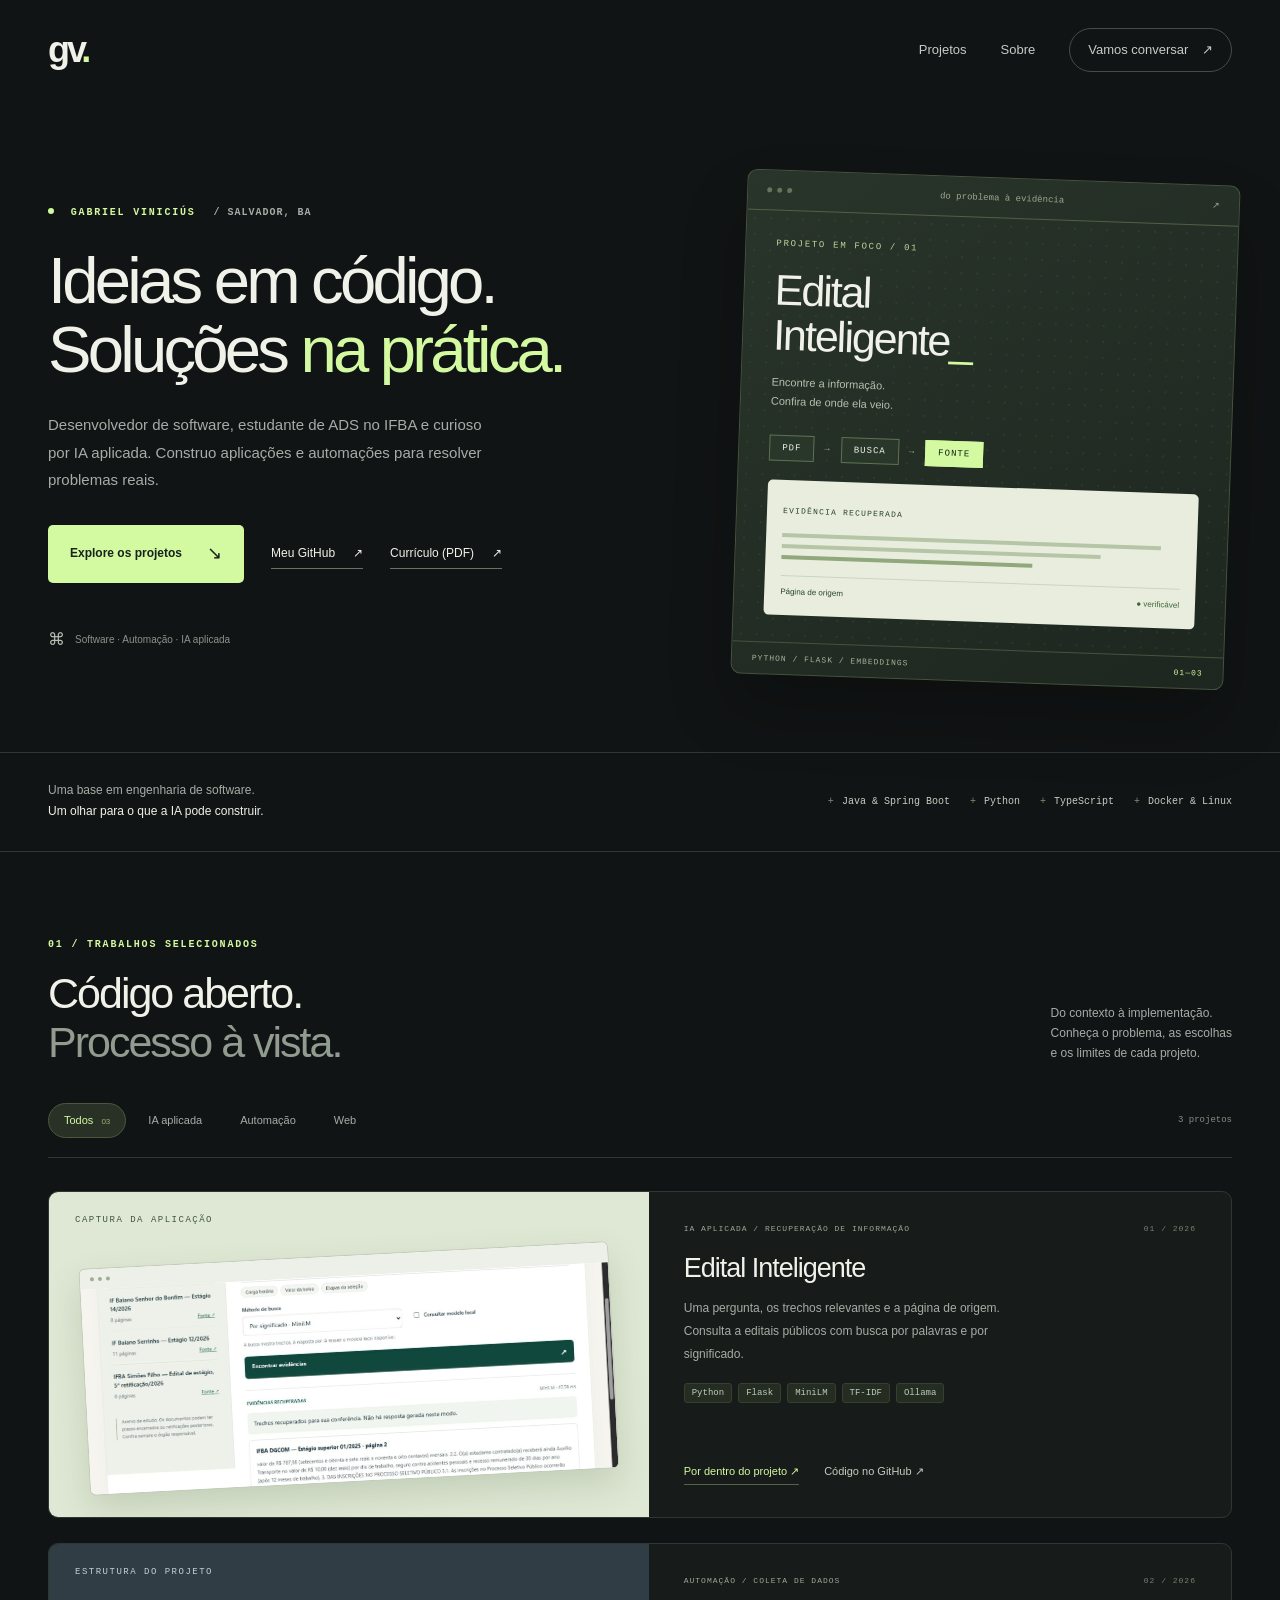
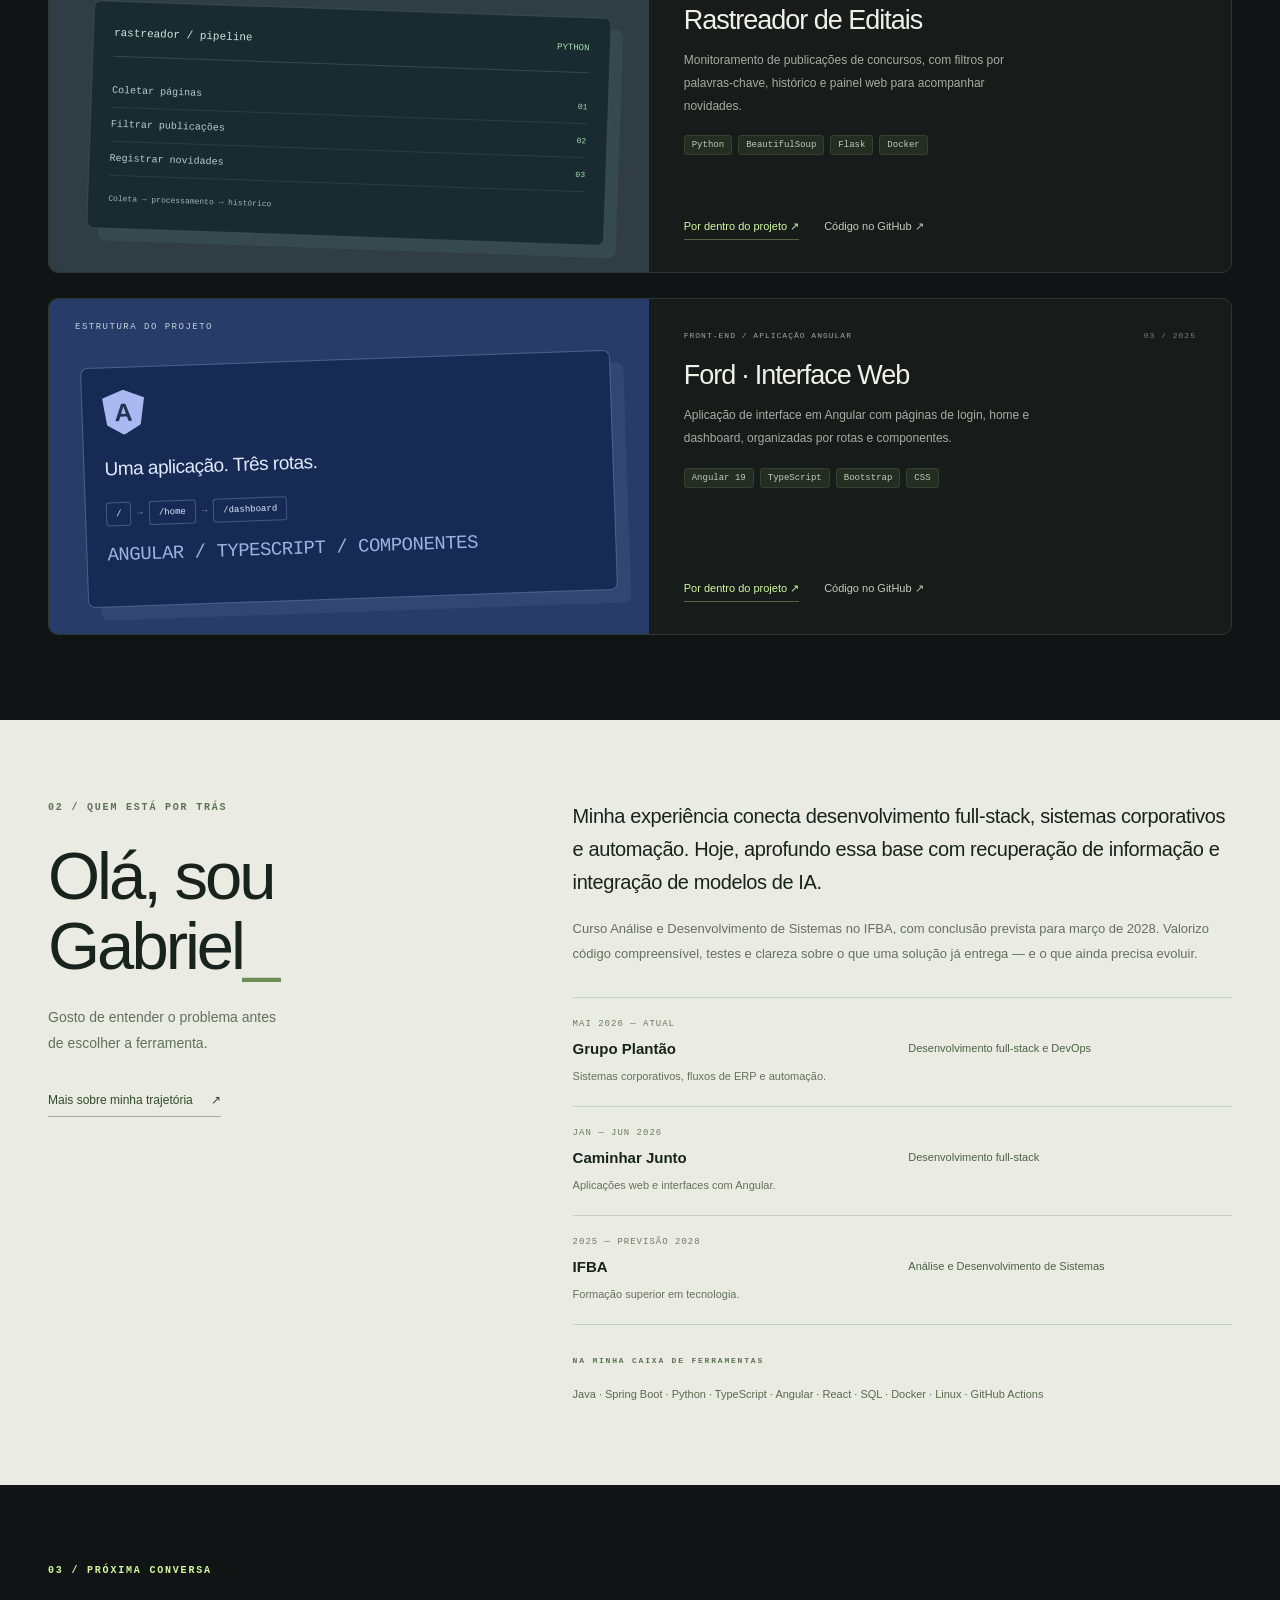
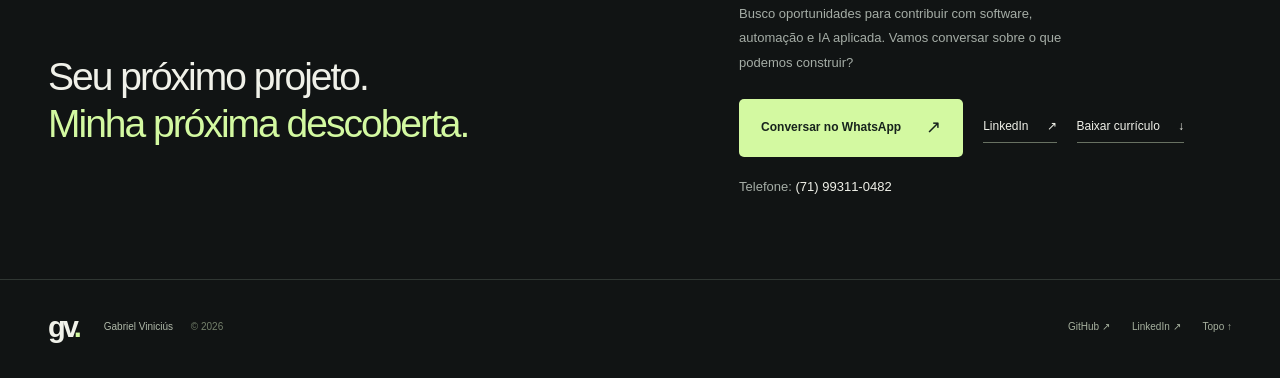
==== commit 4196034e: "feat: disponibilizar curriculo em PDF no portfolio" ====
--- a/docs/index.html
+++ b/docs/index.html
@@ -31,7 +31,7 @@
       <p class="eyebrow"><span class="status-dot"></span> GABRIEL VINICIÚS <span class="eyebrow-location">/ SALVADOR, BA</span></p>
       <h1 id="hero-title">Ideias em código.<br>Soluções <span>na prática.</span></h1>
       <p class="hero-description">Desenvolvedor de software, estudante de ADS no IFBA e curioso por IA aplicada. Construo aplicações e automações para resolver problemas reais.</p>
-      <div class="hero-actions"><a class="button primary" href="#projetos">Explore os projetos <span aria-hidden="true">↘</span></a><a class="text-link" href="https://github.com/ProgrammerGV" target="_blank" rel="noopener noreferrer">Meu GitHub <span aria-hidden="true">↗</span></a></div>
+      <div class="hero-actions"><a class="button primary" href="#projetos">Explore os projetos <span aria-hidden="true">↘</span></a><a class="text-link" href="https://github.com/ProgrammerGV" target="_blank" rel="noopener noreferrer">Meu GitHub <span aria-hidden="true">↗</span></a><a class="text-link" href="assets/curriculo-gabriel-vinicius.pdf" target="_blank" rel="noopener noreferrer">Currículo (PDF) <span aria-hidden="true">↗</span></a></div>
       <div class="hero-footnote"><span class="tiny-mark" aria-hidden="true">⌘</span><span>Software · Automação · IA aplicada</span></div>
     </div>
     <a href="#projetos" class="hero-art" aria-label="Conhecer o projeto Edital Inteligente">
@@ -56,7 +56,7 @@
       <div class="toolbox"><span class="eyebrow">NA MINHA CAIXA DE FERRAMENTAS</span><p>Java · Spring Boot · Python · TypeScript · Angular · React · SQL · Docker · Linux · GitHub Actions</p></div>
     </div>
   </div></section>
-  <section class="contact-section wrap" id="contato" aria-labelledby="contact-title"><p class="eyebrow">03 / PRÓXIMA CONVERSA</p><div class="contact-grid"><h2 id="contact-title">Seu próximo projeto.<br><span>Minha próxima descoberta.</span></h2><div><p>Busco oportunidades para contribuir com software, automação e IA aplicada. Vamos conversar sobre o que podemos construir?</p><div class="contact-actions"><a class="button primary" href="https://wa.me/5571993110482" target="_blank" rel="noopener noreferrer">Conversar no WhatsApp <span aria-hidden="true">↗</span></a><a class="text-link" href="https://www.linkedin.com/in/gabriel-vinici%C3%BAs-8539521b7/" target="_blank" rel="noopener noreferrer">LinkedIn <span aria-hidden="true">↗</span></a></div><p class="contact-phone">Telefone: <a href="tel:+5571993110482">(71) 99311-0482</a></p></div></div></section>
+  <section class="contact-section wrap" id="contato" aria-labelledby="contact-title"><p class="eyebrow">03 / PRÓXIMA CONVERSA</p><div class="contact-grid"><h2 id="contact-title">Seu próximo projeto.<br><span>Minha próxima descoberta.</span></h2><div><p>Busco oportunidades para contribuir com software, automação e IA aplicada. Vamos conversar sobre o que podemos construir?</p><div class="contact-actions"><a class="button primary" href="https://wa.me/5571993110482" target="_blank" rel="noopener noreferrer">Conversar no WhatsApp <span aria-hidden="true">↗</span></a><a class="text-link" href="https://www.linkedin.com/in/gabriel-vinici%C3%BAs-8539521b7/" target="_blank" rel="noopener noreferrer">LinkedIn <span aria-hidden="true">↗</span></a><a class="text-link" href="assets/curriculo-gabriel-vinicius.pdf" download="Curriculo_Gabriel_Vinicius.pdf">Baixar currículo <span aria-hidden="true">↓</span></a></div><p class="contact-phone">Telefone: <a href="tel:+5571993110482">(71) 99311-0482</a></p></div></div></section>
 </main>
 <footer class="site-footer wrap"><a class="brand" href="#inicio" aria-label="Voltar ao início">gv<span>.</span></a><p>Gabriel Viniciús <span>© 2026</span></p><div><a href="https://github.com/ProgrammerGV" target="_blank" rel="noopener noreferrer">GitHub ↗</a><a href="https://www.linkedin.com/in/gabriel-vinici%C3%BAs-8539521b7/" target="_blank" rel="noopener noreferrer">LinkedIn ↗</a><a href="#inicio">Topo ↑</a></div></footer>
 <dialog id="project-dialog" aria-labelledby="dialog-title"><div class="dialog-toolbar"><span>POR DENTRO DO PROJETO</span><button id="dialog-close" type="button" aria-label="Fechar detalhes do projeto">Fechar <span aria-hidden="true">×</span></button></div><div id="dialog-content"></div></dialog>
--- a/docs/styles.css
+++ b/docs/styles.css
@@ -1,2 +1,3 @@
 :root{--bg:#111414;--panel:#191d1c;--ink:#f0f1e9;--muted:#a5ada6;--line:#303733;--accent:#d3f9a1;--dim:#748674;--paper:#eaece3;--dark:#17231c}*{box-sizing:border-box}html{scroll-behavior:smooth;scroll-padding-top:30px}body{margin:0;background:var(--bg);color:var(--ink);font:15px/1.65 Inter,'Segoe UI',Arial,sans-serif;-webkit-font-smoothing:antialiased}button,a{-webkit-tap-highlight-color:transparent}a{color:inherit}button{font:inherit}a,button{touch-action:manipulation}button:focus-visible,a:focus-visible,summary:focus-visible{outline:2px solid var(--accent);outline-offset:5px}.wrap{max-width:1280px;margin:0 auto;padding-left:48px;padding-right:48px}.skip-link{position:absolute;left:20px;top:-60px;z-index:10;background:var(--accent);color:var(--bg);padding:12px}.skip-link:focus{top:12px}.site-header{height:100px;display:flex;align-items:center;justify-content:space-between}.brand{font-size:36px;letter-spacing:-3px;line-height:1;font-weight:800;text-decoration:none}.brand span{color:var(--accent)}nav{display:flex;gap:34px;align-items:center}nav a{text-decoration:none;font-size:13px;color:#c5ccc5}nav a:hover{color:var(--accent)}.nav-contact{border:1px solid #454d45;border-radius:30px;padding:10px 18px}.nav-contact span{margin-left:10px}.hero{display:grid;grid-template-columns:1.3fr 1fr;gap:50px;align-items:center;padding-top:77px;padding-bottom:70px}.eyebrow{font:600 10px/1.5 'Courier New',monospace;letter-spacing:1.8px;margin:0 0 26px;color:var(--accent)}.status-dot{display:inline-block;width:6px;height:6px;margin-right:9px;background:var(--accent);border-radius:50%;vertical-align:1px}.eyebrow-location{color:var(--muted);letter-spacing:1px;margin-left:10px}h1{font-size:clamp(48px,5.1vw,69px);font-weight:500;line-height:1.06;letter-spacing:-3.8px;margin:0 0 27px;white-space:nowrap}h1 span{color:var(--accent)}.hero-description{font-size:15px;color:var(--muted);max-width:435px;line-height:1.85;margin:0 0 31px}.hero-actions{display:flex;align-items:center;gap:27px}.button{display:inline-flex;align-items:center;justify-content:space-between;gap:25px;padding:14px 22px;text-decoration:none;border:0;border-radius:5px;font-size:12px;font-weight:650;cursor:pointer;transition:background .15s,transform .15s}.button.primary{background:var(--accent);color:var(--dark)}.button.primary:hover{background:#e1ffba;transform:translateY(-2px)}.button span{font-size:18px;font-weight:400}.text-link{font-size:12px;text-decoration:none;border-bottom:1px solid #687162;padding:5px 0;display:inline-flex;gap:18px;align-items:center}.text-link:hover{color:var(--accent)}.hero-footnote{display:flex;align-items:center;gap:10px;font-size:10px;color:#899489;margin-top:43px}.tiny-mark{font-size:17px;color:#b4bfb2}.hero-art{display:block;text-decoration:none;border:1px solid #46533d;border-radius:10px;background:linear-gradient(145deg,#29342b,#1d271f);box-shadow:0 35px 65px #0003;transform:rotate(2deg);transition:transform .25s;overflow:hidden;position:relative}.hero-art:hover{transform:rotate(0)}.art-toolbar{display:flex;justify-content:space-between;align-items:center;padding:14px 19px;border-bottom:1px solid #526046;font:9px 'Courier New',monospace;color:#9da98e}.window-dots{display:flex;gap:5px}.window-dots i{width:5px;height:5px;border-radius:50%;background:#647559}.art-body{padding:28px 30px 27px;background-image:radial-gradient(#7f8a601f 1px,transparent 1px);background-size:16px 16px}.art-kicker{font:9px 'Courier New',monospace;letter-spacing:1.7px;color:#bbd699;margin:0 0 19px}.art-body h2{font-weight:500;line-height:1.05;font-size:43px;letter-spacing:-2px;margin:0 0 15px}.art-body h2 span{color:var(--accent)}.art-body>p:not(.art-kicker){font-size:11px;line-height:1.7;color:#b7c1ae;margin:0 0 24px}.pipeline{display:flex;align-items:center;gap:10px;margin-bottom:19px;font:9px 'Courier New',monospace;letter-spacing:1px}.pipeline span{border:1px solid #5f7150;padding:7px 12px;background:#29372b}.pipeline span:last-child{background:var(--accent);color:var(--dark);border-color:var(--accent)}.pipeline b{color:#a7be88;font-weight:400}.art-sample{background:#e8eddd;border-radius:5px;color:#2b432c;padding:16px}.sample-label{font:8px 'Courier New',monospace;letter-spacing:1.2px}.sample-lines{display:grid;gap:7px;margin:13px 0 16px}.sample-lines i{display:block;width:95%;height:4px;background:#b7c5a7}.sample-lines i:nth-child(2){width:80%}.sample-lines i:last-child{width:63%;background:#90a87c}.sample-bottom{display:flex;justify-content:space-between;font-size:8px;border-top:1px solid #cbd6bc;padding-top:9px}.verified{color:#3a6635}.art-footer{display:flex;justify-content:space-between;align-items:center;padding:11px 20px;font:8px 'Courier New',monospace;color:#a6b498;letter-spacing:1px;border-top:1px solid #46533d}.art-number{color:var(--accent)}.intro-strip{display:flex;align-items:center;justify-content:space-between;gap:20px;padding-top:27px;padding-bottom:28px;border-top:1px solid var(--line);border-bottom:1px solid var(--line)}.intro-strip>p{color:var(--muted);font-size:12px;line-height:1.8;margin:0}.intro-strip strong{font-weight:500;color:var(--ink)}.strip-tags{display:flex;gap:20px;flex-wrap:wrap;font:10px 'Courier New',monospace;color:#c5cdc0}.strip-tags span:before{content:'+';color:#7a9271;margin-right:8px}.projects-section{padding-top:85px;padding-bottom:85px}.section-heading{display:flex;align-items:end;justify-content:space-between;gap:30px;margin-bottom:35px}.section-heading .eyebrow{margin-bottom:17px}.section-heading h2,.contact-grid h2{font-size:43px;line-height:1.15;font-weight:450;letter-spacing:-2px;margin:0}.section-heading h2 span{color:#919b90}.section-heading>p{font-size:12px;color:var(--muted);margin:0 0 4px}.filter-row{display:flex;align-items:center;justify-content:space-between;gap:12px;border-bottom:1px solid var(--line);padding-bottom:19px;margin-bottom:33px}.filters{display:flex;gap:6px;flex-wrap:wrap}.filters button{background:transparent;color:var(--muted);border:1px solid transparent;border-radius:25px;font-size:11px;padding:7px 15px;cursor:pointer;min-height:35px}.filters button.active{background:#293127;color:var(--accent);border-color:#49583e}.filters button:hover{color:var(--accent)}.filters button span{font-size:8px;margin-left:5px;opacity:.65}.project-count{font:9px 'Courier New',monospace;color:#858e83;white-space:nowrap}.projects-list{display:grid;gap:25px}.project{display:grid;grid-template-columns:1.03fr 1fr;gap:0;border:1px solid var(--line);border-radius:10px;overflow:hidden;background:#171b19}.project-visual{position:relative;min-height:310px;overflow:hidden;display:flex;flex-direction:column;justify-content:center;padding:35px}.visual-edital{background:#dfe8d4}.visual-rastreador{background:#303d44}.visual-ford{background:#283c69}.project-visual .visual-label{font:9px 'Courier New',monospace;letter-spacing:1.5px;position:absolute;top:23px;left:26px;color:#42553b}.visual-edital .browser-mock{margin-top:28px;transform:rotate(-3deg);background:white;box-shadow:0 15px 35px #29432226;border:1px solid #c1cbb8;border-radius:6px;overflow:hidden}.mock-bar{height:20px;background:#edf0e8;display:flex;align-items:center;gap:4px;padding:0 10px}.mock-bar i{width:4px;height:4px;border-radius:50%;background:#a1ae95}.browser-mock img{display:block;width:100%;height:205px;object-fit:cover;object-position:center 67%}.visual-rastreador .visual-label,.visual-ford .visual-label{color:#c1d2d8}.tracker-view{font:11px 'Courier New',monospace;color:#d2e2dd;padding:25px 20px;border:1px solid #6b858355;background:#192b30;box-shadow:12px 12px 0 #43606555;border-radius:7px;margin:30px 6px 0;transform:rotate(2deg)}.tracker-header{display:flex;justify-content:space-between;border-bottom:1px solid #6b858355;padding-bottom:17px;margin-bottom:17px}.tracker-header span:last-child{color:#a8ddad;font-size:9px}.tracker-row{display:flex;justify-content:space-between;gap:10px;border-bottom:1px solid #6b858333;padding:11px 0;font-size:10px;color:#baccc9}.tracker-row b{font-weight:400;color:#a8ddad;font-size:8px;align-self:center}.tracker-caption{color:#a2b6b0;font-size:8px;margin:18px 0 0}.angular-view{color:#e2e9ff;position:relative;padding:22px 20px;border:1px solid #b3c7ff55;border-radius:7px;background:#172a54;margin-top:25px;transform:rotate(-2deg);box-shadow:13px 13px 0 #6278a72b}.angular-logo{width:42px;height:45px;clip-path:polygon(50% 0,100% 18%,90% 78%,50% 100%,10% 78%,0 18%);display:grid;place-items:center;background:#aab9f2;color:#223253;font-size:25px;font-weight:700;margin-bottom:18px}.angular-view>p{font-size:19px;letter-spacing:-.5px;margin:0 0 18px}.route-row{display:flex;gap:6px;align-items:center;font:9px 'Courier New',monospace}.route-row span{border:1px solid #8b9ccb66;padding:6px 9px;border-radius:3px}.route-row i{color:#8b9ccb;font-style:normal}.angular-caption{font:8px 'Courier New',monospace;color:#9eb1df;margin-top:18px!important;letter-spacing:1px}.project-info{padding:32px 35px;display:flex;flex-direction:column;align-items:start}.project-meta{display:flex;justify-content:space-between;gap:12px;width:100%;font:8px 'Courier New',monospace;letter-spacing:1px;color:#9da898;margin-bottom:19px}.project-meta span:last-child{color:#778271;white-space:nowrap}.project h3{font-size:27px;font-weight:500;line-height:1.2;letter-spacing:-1px;margin:0 0 13px}.project-description{font-size:12px;line-height:1.9;color:var(--muted);margin:0 0 18px;max-width:360px}.project-tags{display:flex;flex-wrap:wrap;gap:6px;margin-bottom:25px}.project-tags span{font:9px 'Courier New',monospace;color:#c0cab8;background:#252d23;border:1px solid #35402f;padding:4px 7px;border-radius:3px}.project-links{display:flex;gap:25px;align-items:center;margin-top:auto}.case-button{background:none;color:var(--accent);border:0;border-bottom:1px solid #526346;padding:4px 0;font-size:11px;cursor:pointer}.project-links a{font-size:11px;text-decoration:none;color:#c4ccc0}.project-links a:hover{color:var(--accent)}.project[hidden]{display:none}.about-section{background:var(--paper);color:var(--dark);padding:80px 0}.about-grid{display:grid;grid-template-columns:.8fr 1.2fr;gap:85px}.about-intro .eyebrow{color:#5d7254}.about-intro h2{font-size:67px;line-height:1.04;letter-spacing:-3px;font-weight:450;margin:0 0 25px}.about-intro h2 span{color:#6d8c56}.about-intro>p:not(.eyebrow){color:#61715c;font-size:14px;max-width:240px;line-height:1.8;margin-bottom:30px}.about-intro .text-link{color:#324a2b;border-color:#a1b097}.about-lead{font-size:20px;line-height:1.65;letter-spacing:-.4px;margin:0 0 18px}.muted{color:#64705f;font-size:13px;line-height:1.9;margin:0}.timeline{margin-top:31px}.timeline article{display:grid;grid-template-columns:1fr 1fr;padding:21px 0;border-top:1px solid #c8d1c1;column-gap:12px}.timeline-date{grid-column:1/-1;font:9px 'Courier New',monospace;letter-spacing:1px;color:#6b7c61;margin:0 0 8px}.timeline h3{font-size:15px;font-weight:600;margin:0}.timeline article>p:not(.timeline-date){font-size:11px;margin:2px 0;color:#4d6145}.timeline article>span{grid-column:1/-1;font-size:11px;color:#63725b;margin-top:5px}.toolbox{padding:21px 0 0;border-top:1px solid #c8d1c1}.toolbox .eyebrow{font-size:8px;color:#5d7254}.toolbox p{font-size:11px;line-height:2;color:#586b4d;margin:12px 0 0}.contact-section{padding-top:78px;padding-bottom:80px}.contact-section .eyebrow{margin-bottom:24px}.contact-grid{display:grid;grid-template-columns:1.25fr 1fr;gap:75px;align-items:center}.contact-grid h2{font-size:39px;line-height:1.2}.contact-grid h2 span{color:var(--accent)}.contact-grid p{font-size:13px;color:var(--muted);line-height:1.9;margin:0 0 23px;max-width:335px}.site-footer{display:flex;align-items:center;gap:25px;padding-top:29px;padding-bottom:32px;border-top:1px solid var(--line)}.site-footer .brand{font-size:29px}.site-footer>p{font-size:10px;color:#b0b9a9}.site-footer>p span{color:#75816c;margin-left:15px}.site-footer>div{margin-left:auto;display:flex;gap:22px}.site-footer>div a{font-size:10px;text-decoration:none;color:#a7b19f}dialog{color:var(--ink);background:#191f1a;border:1px solid #536546;border-radius:12px;width:min(760px,92vw);max-height:88vh;padding:0;box-shadow:0 30px 90px #0007}dialog::backdrop{background:#050a08cc;backdrop-filter:blur(5px)}.dialog-toolbar{display:flex;justify-content:space-between;align-items:center;position:sticky;top:0;z-index:1;background:#191f1a;border-bottom:1px solid #35452e;padding:16px 25px;font:9px 'Courier New',monospace;color:#b2c2a6;letter-spacing:1px}.dialog-toolbar button{background:none;color:var(--ink);border:1px solid #5d6e53;border-radius:5px;font:11px 'Segoe UI',sans-serif;padding:8px 12px;cursor:pointer}.dialog-toolbar button span{margin-left:8px}#dialog-content{padding:25px 30px 35px}#dialog-content h2{font-size:35px;font-weight:500;letter-spacing:-1px;line-height:1.2;margin:0 0 20px}#dialog-content h3{font-size:12px;color:var(--accent);margin:22px 0 8px}#dialog-content p{font-size:13px;line-height:1.85;color:#bec8b7;margin:0}#dialog-content img{width:100%;border-radius:6px;margin-bottom:4px}#dialog-content video{display:block;width:100%;border-radius:6px;margin:23px 0 8px}#dialog-content .video-caption{font-size:10px;color:#91a183;margin-bottom:22px}.dialog-actions{display:flex;gap:25px;margin-top:27px}.dialog-actions a{font-size:12px;color:var(--accent)}body.dialog-open{overflow:hidden}.loading-note{font-size:13px;color:var(--muted)}@media(min-width:1450px){.hero{gap:80px}h1{font-size:70px}}@media(max-width:1050px){.wrap{padding-left:32px;padding-right:32px}.hero{gap:30px}h1{font-size:54px;letter-spacing:-3px}.eyebrow-location{display:block;margin-left:0;margin-top:5px}.art-body{padding:25px}.art-body h2{font-size:37px}.strip-tags{gap:12px}.project-info{padding:28px}.project-visual{padding:25px}.project h3{font-size:24px}.about-grid{gap:50px}.contact-grid{gap:35px}}@media(max-width:760px){.site-header{height:80px}.wrap{padding-left:23px;padding-right:23px}nav{gap:20px}nav a{font-size:11px}.nav-contact{padding:8px 13px}.hero{grid-template-columns:1fr;padding-top:37px;padding-bottom:47px;gap:42px}.eyebrow-location{display:inline;margin-left:7px}h1{font-size:clamp(41px,8.5vw,61px);letter-spacing:-2.8px;white-space:normal}.hero-description{max-width:500px;font-size:14px}.hero-footnote{margin-top:25px}.hero-art{max-width:500px;margin:0 auto;width:100%;transform:rotate(1deg)}.art-body{padding:26px 28px;display:grid;grid-template-columns:1fr 1fr;gap:0 20px}.art-kicker{grid-column:1/-1}.art-body h2{font-size:35px;grid-column:1}.art-body>p:not(.art-kicker){grid-column:1;font-size:10px}.pipeline{grid-column:1/-1;justify-content:center}.art-sample{grid-column:2;grid-row:2/4;align-self:center}.sample-bottom{gap:5px}.sample-bottom span:first-child{display:none}.intro-strip{align-items:start;flex-direction:column;gap:17px}.strip-tags{font-size:9px;gap:15px}.projects-section{padding-top:55px;padding-bottom:55px}.section-heading{align-items:start;flex-direction:column;gap:18px;margin-bottom:25px}.section-heading h2{font-size:36px}.section-heading>p br{display:none}.section-heading>p{max-width:330px}.filter-row{gap:5px}.filters{gap:1px}.filters button{padding:7px 10px;font-size:10px}.project-count{font-size:8px}.project{grid-template-columns:1fr}.project-visual{min-height:255px;padding:25px 33px}.browser-mock img{height:180px}.project-info{padding:27px}.project-description{max-width:none}.project h3{font-size:27px}.project-meta{font-size:8px}.project-tags{margin-bottom:20px}.about-section{padding:55px 0}.about-grid{grid-template-columns:1fr;gap:35px}.about-intro h2{font-size:55px}.about-intro h2 br{display:none}.about-intro>p:not(.eyebrow){max-width:330px;margin-bottom:17px}.about-lead{font-size:18px}.timeline article{grid-template-columns:1fr}.timeline article>span{grid-column:1}.contact-section{padding-top:55px;padding-bottom:55px}.contact-grid{grid-template-columns:1fr;gap:23px}.contact-grid h2{font-size:34px}.contact-grid p{max-width:420px}.site-footer{flex-wrap:wrap;gap:16px}.site-footer>p{margin-left:auto}.site-footer>div{width:100%;margin-left:0;justify-content:space-between;padding-top:10px}.site-footer>p span{margin-left:8px}.dialog-toolbar{padding:14px 18px}#dialog-content{padding:25px 22px}#dialog-content h2{font-size:29px}}@media(max-width:380px){.eyebrow-location{display:none}nav{gap:13px}.nav-contact{padding:7px 9px}.nav-contact span{margin-left:3px}h1{font-size:39px}.hero-actions{gap:20px}.button{padding:13px 16px;gap:15px}.art-body{grid-template-columns:1fr}.art-sample{grid-column:1;grid-row:auto;margin-bottom:18px}.pipeline{grid-row:5}.project-count{display:none}}@media(prefers-reduced-motion:reduce){html{scroll-behavior:auto}*{transition:none!important}.hero-art{transform:none}}
 .contact-actions{display:flex;flex-wrap:wrap;align-items:center;gap:20px}.contact-grid .contact-phone{margin:18px 0 0;color:var(--muted)}.contact-phone a{color:var(--ink);text-decoration:none;white-space:nowrap}.contact-phone a:hover{text-decoration:underline}
+.hero-actions{flex-wrap:wrap}
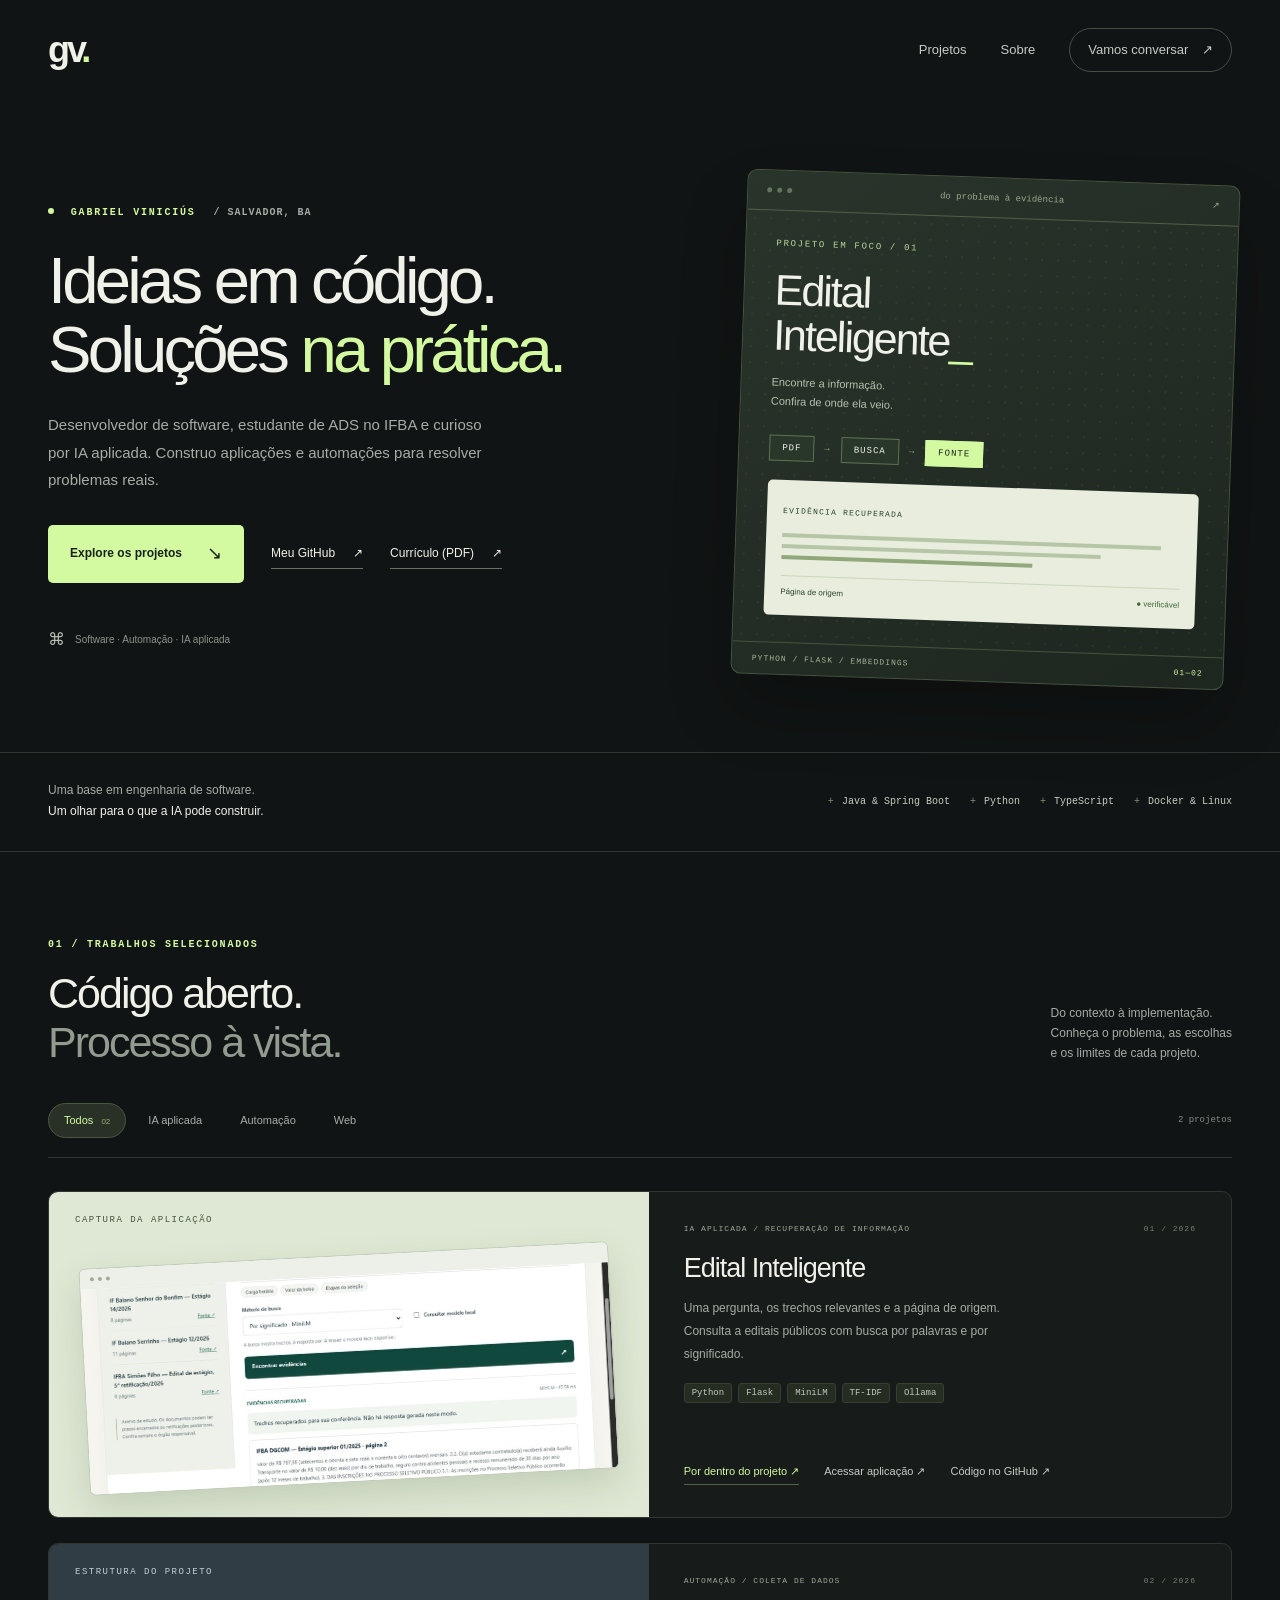
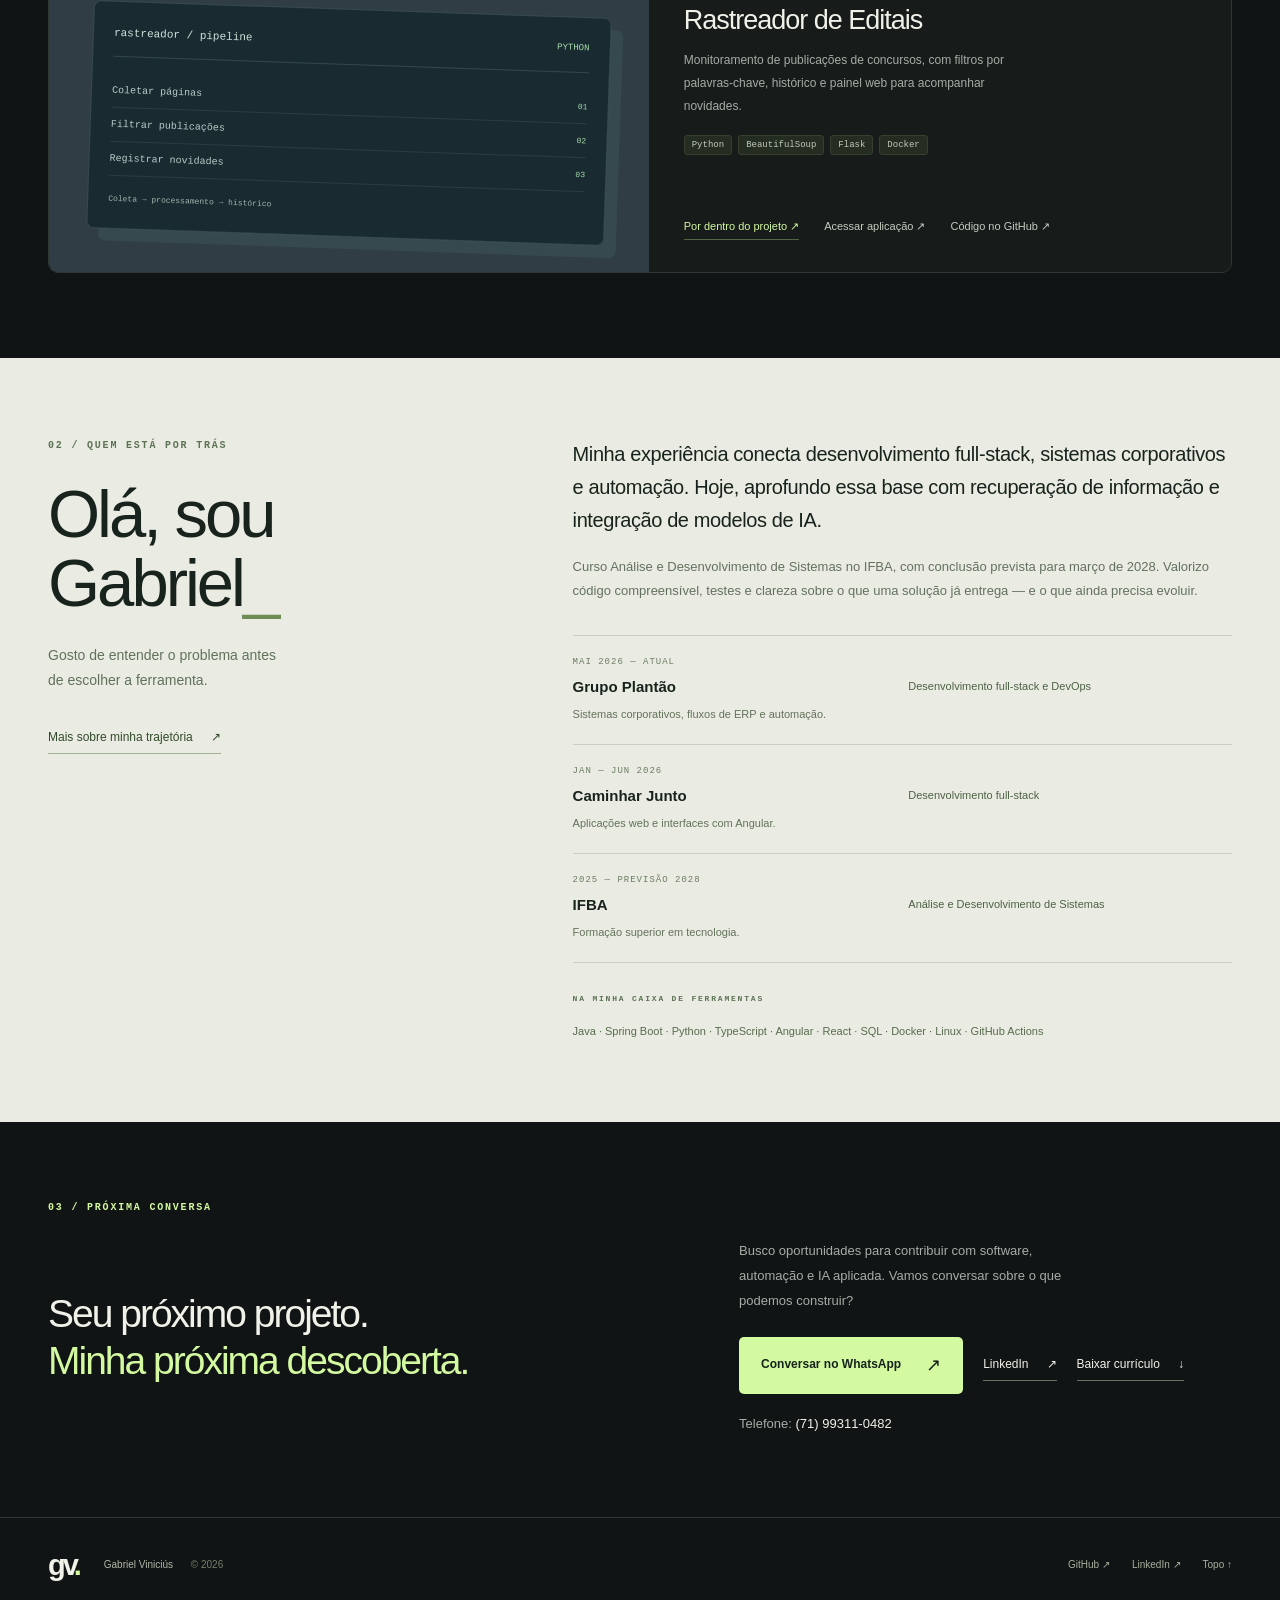
==== commit 667c3697: "docs: retirar Ford dos projetos em destaque" ====
--- a/docs/index.html
+++ b/docs/index.html
@@ -39,15 +39,15 @@
       <div class="art-body"><p class="art-kicker">PROJETO EM FOCO / 01</p><h2>Edital<br>Inteligente<span>_</span></h2><p>Encontre a informação.<br>Confira de onde ela veio.</p>
       <div class="pipeline" aria-label="Pipeline: documento, busca e evidência"><span>PDF</span><b aria-hidden="true">→</b><span>BUSCA</span><b aria-hidden="true">→</b><span>FONTE</span></div>
       <div class="art-sample"><span class="sample-label">EVIDÊNCIA RECUPERADA</span><div class="sample-lines" aria-hidden="true"><i></i><i></i><i></i></div><div class="sample-bottom"><span>Página de origem</span><span class="verified">● verificável</span></div></div></div>
-      <div class="art-footer"><span>PYTHON / FLASK / EMBEDDINGS</span><span class="art-number">01—03</span></div>
+      <div class="art-footer"><span>PYTHON / FLASK / EMBEDDINGS</span><span class="art-number">01—02</span></div>
     </a>
   </section>
   <div class="intro-strip wrap"><p>Uma base em engenharia de software.<br><strong>Um olhar para o que a IA pode construir.</strong></p><div class="strip-tags"><span>Java & Spring Boot</span><span>Python</span><span>TypeScript</span><span>Docker & Linux</span></div></div>
   <section class="projects-section wrap" id="projetos" aria-labelledby="projects-title">
     <div class="section-heading"><div><p class="eyebrow">01 / TRABALHOS SELECIONADOS</p><h2 id="projects-title">Código aberto.<br><span>Processo à vista.</span></h2></div><p>Do contexto à implementação.<br>Conheça o problema, as escolhas<br>e os limites de cada projeto.</p></div>
-    <div class="filter-row"><div class="filters" role="group" aria-label="Filtrar projetos"><button type="button" class="active" data-filter="all" aria-pressed="true">Todos <span>03</span></button><button type="button" data-filter="ia" aria-pressed="false">IA aplicada</button><button type="button" data-filter="automacao" aria-pressed="false">Automação</button><button type="button" data-filter="web" aria-pressed="false">Web</button></div><span id="project-count" class="project-count" aria-live="polite">3 projetos</span></div>
+    <div class="filter-row"><div class="filters" role="group" aria-label="Filtrar projetos"><button type="button" class="active" data-filter="all" aria-pressed="true">Todos <span>02</span></button><button type="button" data-filter="ia" aria-pressed="false">IA aplicada</button><button type="button" data-filter="automacao" aria-pressed="false">Automação</button><button type="button" data-filter="web" aria-pressed="false">Web</button></div><span id="project-count" class="project-count" aria-live="polite">2 projetos</span></div>
     <div id="projects" class="projects-list" aria-live="polite"><p class="loading-note">Carregando projetos…</p></div>
-    <noscript><p>Conheça os projetos diretamente no GitHub: <a href="https://github.com/ProgrammerGV/edital-inteligente">Edital Inteligente</a>, <a href="https://github.com/ProgrammerGV/INF032-Programa-o_Python/tree/main/projeto/rastreador-editais">Rastreador de Editais</a> e <a href="https://github.com/ProgrammerGV/Ford">Ford</a>.</p></noscript>
+    <noscript><p>Conheça os projetos diretamente no GitHub: <a href="https://github.com/ProgrammerGV/edital-inteligente">Edital Inteligente</a> e <a href="https://github.com/ProgrammerGV/INF032-Programa-o_Python/tree/main/projeto/rastreador-editais">Rastreador de Editais</a>.</p></noscript>
   </section>
   <section class="about-section" id="sobre" aria-labelledby="about-title"><div class="wrap about-grid">
     <div class="about-intro"><p class="eyebrow">02 / QUEM ESTÁ POR TRÁS</p><h2 id="about-title">Olá, sou<br>Gabriel<span>_</span></h2><p>Gosto de entender o problema antes de escolher a ferramenta.</p><a class="text-link" href="https://www.linkedin.com/in/gabriel-vinici%C3%BAs-8539521b7/" target="_blank" rel="noopener noreferrer">Mais sobre minha trajetória <span aria-hidden="true">↗</span></a></div>
--- a/docs/styles.css
+++ b/docs/styles.css
@@ -1,3 +1,4 @@
 :root{--bg:#111414;--panel:#191d1c;--ink:#f0f1e9;--muted:#a5ada6;--line:#303733;--accent:#d3f9a1;--dim:#748674;--paper:#eaece3;--dark:#17231c}*{box-sizing:border-box}html{scroll-behavior:smooth;scroll-padding-top:30px}body{margin:0;background:var(--bg);color:var(--ink);font:15px/1.65 Inter,'Segoe UI',Arial,sans-serif;-webkit-font-smoothing:antialiased}button,a{-webkit-tap-highlight-color:transparent}a{color:inherit}button{font:inherit}a,button{touch-action:manipulation}button:focus-visible,a:focus-visible,summary:focus-visible{outline:2px solid var(--accent);outline-offset:5px}.wrap{max-width:1280px;margin:0 auto;padding-left:48px;padding-right:48px}.skip-link{position:absolute;left:20px;top:-60px;z-index:10;background:var(--accent);color:var(--bg);padding:12px}.skip-link:focus{top:12px}.site-header{height:100px;display:flex;align-items:center;justify-content:space-between}.brand{font-size:36px;letter-spacing:-3px;line-height:1;font-weight:800;text-decoration:none}.brand span{color:var(--accent)}nav{display:flex;gap:34px;align-items:center}nav a{text-decoration:none;font-size:13px;color:#c5ccc5}nav a:hover{color:var(--accent)}.nav-contact{border:1px solid #454d45;border-radius:30px;padding:10px 18px}.nav-contact span{margin-left:10px}.hero{display:grid;grid-template-columns:1.3fr 1fr;gap:50px;align-items:center;padding-top:77px;padding-bottom:70px}.eyebrow{font:600 10px/1.5 'Courier New',monospace;letter-spacing:1.8px;margin:0 0 26px;color:var(--accent)}.status-dot{display:inline-block;width:6px;height:6px;margin-right:9px;background:var(--accent);border-radius:50%;vertical-align:1px}.eyebrow-location{color:var(--muted);letter-spacing:1px;margin-left:10px}h1{font-size:clamp(48px,5.1vw,69px);font-weight:500;line-height:1.06;letter-spacing:-3.8px;margin:0 0 27px;white-space:nowrap}h1 span{color:var(--accent)}.hero-description{font-size:15px;color:var(--muted);max-width:435px;line-height:1.85;margin:0 0 31px}.hero-actions{display:flex;align-items:center;gap:27px}.button{display:inline-flex;align-items:center;justify-content:space-between;gap:25px;padding:14px 22px;text-decoration:none;border:0;border-radius:5px;font-size:12px;font-weight:650;cursor:pointer;transition:background .15s,transform .15s}.button.primary{background:var(--accent);color:var(--dark)}.button.primary:hover{background:#e1ffba;transform:translateY(-2px)}.button span{font-size:18px;font-weight:400}.text-link{font-size:12px;text-decoration:none;border-bottom:1px solid #687162;padding:5px 0;display:inline-flex;gap:18px;align-items:center}.text-link:hover{color:var(--accent)}.hero-footnote{display:flex;align-items:center;gap:10px;font-size:10px;color:#899489;margin-top:43px}.tiny-mark{font-size:17px;color:#b4bfb2}.hero-art{display:block;text-decoration:none;border:1px solid #46533d;border-radius:10px;background:linear-gradient(145deg,#29342b,#1d271f);box-shadow:0 35px 65px #0003;transform:rotate(2deg);transition:transform .25s;overflow:hidden;position:relative}.hero-art:hover{transform:rotate(0)}.art-toolbar{display:flex;justify-content:space-between;align-items:center;padding:14px 19px;border-bottom:1px solid #526046;font:9px 'Courier New',monospace;color:#9da98e}.window-dots{display:flex;gap:5px}.window-dots i{width:5px;height:5px;border-radius:50%;background:#647559}.art-body{padding:28px 30px 27px;background-image:radial-gradient(#7f8a601f 1px,transparent 1px);background-size:16px 16px}.art-kicker{font:9px 'Courier New',monospace;letter-spacing:1.7px;color:#bbd699;margin:0 0 19px}.art-body h2{font-weight:500;line-height:1.05;font-size:43px;letter-spacing:-2px;margin:0 0 15px}.art-body h2 span{color:var(--accent)}.art-body>p:not(.art-kicker){font-size:11px;line-height:1.7;color:#b7c1ae;margin:0 0 24px}.pipeline{display:flex;align-items:center;gap:10px;margin-bottom:19px;font:9px 'Courier New',monospace;letter-spacing:1px}.pipeline span{border:1px solid #5f7150;padding:7px 12px;background:#29372b}.pipeline span:last-child{background:var(--accent);color:var(--dark);border-color:var(--accent)}.pipeline b{color:#a7be88;font-weight:400}.art-sample{background:#e8eddd;border-radius:5px;color:#2b432c;padding:16px}.sample-label{font:8px 'Courier New',monospace;letter-spacing:1.2px}.sample-lines{display:grid;gap:7px;margin:13px 0 16px}.sample-lines i{display:block;width:95%;height:4px;background:#b7c5a7}.sample-lines i:nth-child(2){width:80%}.sample-lines i:last-child{width:63%;background:#90a87c}.sample-bottom{display:flex;justify-content:space-between;font-size:8px;border-top:1px solid #cbd6bc;padding-top:9px}.verified{color:#3a6635}.art-footer{display:flex;justify-content:space-between;align-items:center;padding:11px 20px;font:8px 'Courier New',monospace;color:#a6b498;letter-spacing:1px;border-top:1px solid #46533d}.art-number{color:var(--accent)}.intro-strip{display:flex;align-items:center;justify-content:space-between;gap:20px;padding-top:27px;padding-bottom:28px;border-top:1px solid var(--line);border-bottom:1px solid var(--line)}.intro-strip>p{color:var(--muted);font-size:12px;line-height:1.8;margin:0}.intro-strip strong{font-weight:500;color:var(--ink)}.strip-tags{display:flex;gap:20px;flex-wrap:wrap;font:10px 'Courier New',monospace;color:#c5cdc0}.strip-tags span:before{content:'+';color:#7a9271;margin-right:8px}.projects-section{padding-top:85px;padding-bottom:85px}.section-heading{display:flex;align-items:end;justify-content:space-between;gap:30px;margin-bottom:35px}.section-heading .eyebrow{margin-bottom:17px}.section-heading h2,.contact-grid h2{font-size:43px;line-height:1.15;font-weight:450;letter-spacing:-2px;margin:0}.section-heading h2 span{color:#919b90}.section-heading>p{font-size:12px;color:var(--muted);margin:0 0 4px}.filter-row{display:flex;align-items:center;justify-content:space-between;gap:12px;border-bottom:1px solid var(--line);padding-bottom:19px;margin-bottom:33px}.filters{display:flex;gap:6px;flex-wrap:wrap}.filters button{background:transparent;color:var(--muted);border:1px solid transparent;border-radius:25px;font-size:11px;padding:7px 15px;cursor:pointer;min-height:35px}.filters button.active{background:#293127;color:var(--accent);border-color:#49583e}.filters button:hover{color:var(--accent)}.filters button span{font-size:8px;margin-left:5px;opacity:.65}.project-count{font:9px 'Courier New',monospace;color:#858e83;white-space:nowrap}.projects-list{display:grid;gap:25px}.project{display:grid;grid-template-columns:1.03fr 1fr;gap:0;border:1px solid var(--line);border-radius:10px;overflow:hidden;background:#171b19}.project-visual{position:relative;min-height:310px;overflow:hidden;display:flex;flex-direction:column;justify-content:center;padding:35px}.visual-edital{background:#dfe8d4}.visual-rastreador{background:#303d44}.visual-ford{background:#283c69}.project-visual .visual-label{font:9px 'Courier New',monospace;letter-spacing:1.5px;position:absolute;top:23px;left:26px;color:#42553b}.visual-edital .browser-mock{margin-top:28px;transform:rotate(-3deg);background:white;box-shadow:0 15px 35px #29432226;border:1px solid #c1cbb8;border-radius:6px;overflow:hidden}.mock-bar{height:20px;background:#edf0e8;display:flex;align-items:center;gap:4px;padding:0 10px}.mock-bar i{width:4px;height:4px;border-radius:50%;background:#a1ae95}.browser-mock img{display:block;width:100%;height:205px;object-fit:cover;object-position:center 67%}.visual-rastreador .visual-label,.visual-ford .visual-label{color:#c1d2d8}.tracker-view{font:11px 'Courier New',monospace;color:#d2e2dd;padding:25px 20px;border:1px solid #6b858355;background:#192b30;box-shadow:12px 12px 0 #43606555;border-radius:7px;margin:30px 6px 0;transform:rotate(2deg)}.tracker-header{display:flex;justify-content:space-between;border-bottom:1px solid #6b858355;padding-bottom:17px;margin-bottom:17px}.tracker-header span:last-child{color:#a8ddad;font-size:9px}.tracker-row{display:flex;justify-content:space-between;gap:10px;border-bottom:1px solid #6b858333;padding:11px 0;font-size:10px;color:#baccc9}.tracker-row b{font-weight:400;color:#a8ddad;font-size:8px;align-self:center}.tracker-caption{color:#a2b6b0;font-size:8px;margin:18px 0 0}.angular-view{color:#e2e9ff;position:relative;padding:22px 20px;border:1px solid #b3c7ff55;border-radius:7px;background:#172a54;margin-top:25px;transform:rotate(-2deg);box-shadow:13px 13px 0 #6278a72b}.angular-logo{width:42px;height:45px;clip-path:polygon(50% 0,100% 18%,90% 78%,50% 100%,10% 78%,0 18%);display:grid;place-items:center;background:#aab9f2;color:#223253;font-size:25px;font-weight:700;margin-bottom:18px}.angular-view>p{font-size:19px;letter-spacing:-.5px;margin:0 0 18px}.route-row{display:flex;gap:6px;align-items:center;font:9px 'Courier New',monospace}.route-row span{border:1px solid #8b9ccb66;padding:6px 9px;border-radius:3px}.route-row i{color:#8b9ccb;font-style:normal}.angular-caption{font:8px 'Courier New',monospace;color:#9eb1df;margin-top:18px!important;letter-spacing:1px}.project-info{padding:32px 35px;display:flex;flex-direction:column;align-items:start}.project-meta{display:flex;justify-content:space-between;gap:12px;width:100%;font:8px 'Courier New',monospace;letter-spacing:1px;color:#9da898;margin-bottom:19px}.project-meta span:last-child{color:#778271;white-space:nowrap}.project h3{font-size:27px;font-weight:500;line-height:1.2;letter-spacing:-1px;margin:0 0 13px}.project-description{font-size:12px;line-height:1.9;color:var(--muted);margin:0 0 18px;max-width:360px}.project-tags{display:flex;flex-wrap:wrap;gap:6px;margin-bottom:25px}.project-tags span{font:9px 'Courier New',monospace;color:#c0cab8;background:#252d23;border:1px solid #35402f;padding:4px 7px;border-radius:3px}.project-links{display:flex;gap:25px;align-items:center;margin-top:auto}.case-button{background:none;color:var(--accent);border:0;border-bottom:1px solid #526346;padding:4px 0;font-size:11px;cursor:pointer}.project-links a{font-size:11px;text-decoration:none;color:#c4ccc0}.project-links a:hover{color:var(--accent)}.project[hidden]{display:none}.about-section{background:var(--paper);color:var(--dark);padding:80px 0}.about-grid{display:grid;grid-template-columns:.8fr 1.2fr;gap:85px}.about-intro .eyebrow{color:#5d7254}.about-intro h2{font-size:67px;line-height:1.04;letter-spacing:-3px;font-weight:450;margin:0 0 25px}.about-intro h2 span{color:#6d8c56}.about-intro>p:not(.eyebrow){color:#61715c;font-size:14px;max-width:240px;line-height:1.8;margin-bottom:30px}.about-intro .text-link{color:#324a2b;border-color:#a1b097}.about-lead{font-size:20px;line-height:1.65;letter-spacing:-.4px;margin:0 0 18px}.muted{color:#64705f;font-size:13px;line-height:1.9;margin:0}.timeline{margin-top:31px}.timeline article{display:grid;grid-template-columns:1fr 1fr;padding:21px 0;border-top:1px solid #c8d1c1;column-gap:12px}.timeline-date{grid-column:1/-1;font:9px 'Courier New',monospace;letter-spacing:1px;color:#6b7c61;margin:0 0 8px}.timeline h3{font-size:15px;font-weight:600;margin:0}.timeline article>p:not(.timeline-date){font-size:11px;margin:2px 0;color:#4d6145}.timeline article>span{grid-column:1/-1;font-size:11px;color:#63725b;margin-top:5px}.toolbox{padding:21px 0 0;border-top:1px solid #c8d1c1}.toolbox .eyebrow{font-size:8px;color:#5d7254}.toolbox p{font-size:11px;line-height:2;color:#586b4d;margin:12px 0 0}.contact-section{padding-top:78px;padding-bottom:80px}.contact-section .eyebrow{margin-bottom:24px}.contact-grid{display:grid;grid-template-columns:1.25fr 1fr;gap:75px;align-items:center}.contact-grid h2{font-size:39px;line-height:1.2}.contact-grid h2 span{color:var(--accent)}.contact-grid p{font-size:13px;color:var(--muted);line-height:1.9;margin:0 0 23px;max-width:335px}.site-footer{display:flex;align-items:center;gap:25px;padding-top:29px;padding-bottom:32px;border-top:1px solid var(--line)}.site-footer .brand{font-size:29px}.site-footer>p{font-size:10px;color:#b0b9a9}.site-footer>p span{color:#75816c;margin-left:15px}.site-footer>div{margin-left:auto;display:flex;gap:22px}.site-footer>div a{font-size:10px;text-decoration:none;color:#a7b19f}dialog{color:var(--ink);background:#191f1a;border:1px solid #536546;border-radius:12px;width:min(760px,92vw);max-height:88vh;padding:0;box-shadow:0 30px 90px #0007}dialog::backdrop{background:#050a08cc;backdrop-filter:blur(5px)}.dialog-toolbar{display:flex;justify-content:space-between;align-items:center;position:sticky;top:0;z-index:1;background:#191f1a;border-bottom:1px solid #35452e;padding:16px 25px;font:9px 'Courier New',monospace;color:#b2c2a6;letter-spacing:1px}.dialog-toolbar button{background:none;color:var(--ink);border:1px solid #5d6e53;border-radius:5px;font:11px 'Segoe UI',sans-serif;padding:8px 12px;cursor:pointer}.dialog-toolbar button span{margin-left:8px}#dialog-content{padding:25px 30px 35px}#dialog-content h2{font-size:35px;font-weight:500;letter-spacing:-1px;line-height:1.2;margin:0 0 20px}#dialog-content h3{font-size:12px;color:var(--accent);margin:22px 0 8px}#dialog-content p{font-size:13px;line-height:1.85;color:#bec8b7;margin:0}#dialog-content img{width:100%;border-radius:6px;margin-bottom:4px}#dialog-content video{display:block;width:100%;border-radius:6px;margin:23px 0 8px}#dialog-content .video-caption{font-size:10px;color:#91a183;margin-bottom:22px}.dialog-actions{display:flex;gap:25px;margin-top:27px}.dialog-actions a{font-size:12px;color:var(--accent)}body.dialog-open{overflow:hidden}.loading-note{font-size:13px;color:var(--muted)}@media(min-width:1450px){.hero{gap:80px}h1{font-size:70px}}@media(max-width:1050px){.wrap{padding-left:32px;padding-right:32px}.hero{gap:30px}h1{font-size:54px;letter-spacing:-3px}.eyebrow-location{display:block;margin-left:0;margin-top:5px}.art-body{padding:25px}.art-body h2{font-size:37px}.strip-tags{gap:12px}.project-info{padding:28px}.project-visual{padding:25px}.project h3{font-size:24px}.about-grid{gap:50px}.contact-grid{gap:35px}}@media(max-width:760px){.site-header{height:80px}.wrap{padding-left:23px;padding-right:23px}nav{gap:20px}nav a{font-size:11px}.nav-contact{padding:8px 13px}.hero{grid-template-columns:1fr;padding-top:37px;padding-bottom:47px;gap:42px}.eyebrow-location{display:inline;margin-left:7px}h1{font-size:clamp(41px,8.5vw,61px);letter-spacing:-2.8px;white-space:normal}.hero-description{max-width:500px;font-size:14px}.hero-footnote{margin-top:25px}.hero-art{max-width:500px;margin:0 auto;width:100%;transform:rotate(1deg)}.art-body{padding:26px 28px;display:grid;grid-template-columns:1fr 1fr;gap:0 20px}.art-kicker{grid-column:1/-1}.art-body h2{font-size:35px;grid-column:1}.art-body>p:not(.art-kicker){grid-column:1;font-size:10px}.pipeline{grid-column:1/-1;justify-content:center}.art-sample{grid-column:2;grid-row:2/4;align-self:center}.sample-bottom{gap:5px}.sample-bottom span:first-child{display:none}.intro-strip{align-items:start;flex-direction:column;gap:17px}.strip-tags{font-size:9px;gap:15px}.projects-section{padding-top:55px;padding-bottom:55px}.section-heading{align-items:start;flex-direction:column;gap:18px;margin-bottom:25px}.section-heading h2{font-size:36px}.section-heading>p br{display:none}.section-heading>p{max-width:330px}.filter-row{gap:5px}.filters{gap:1px}.filters button{padding:7px 10px;font-size:10px}.project-count{font-size:8px}.project{grid-template-columns:1fr}.project-visual{min-height:255px;padding:25px 33px}.browser-mock img{height:180px}.project-info{padding:27px}.project-description{max-width:none}.project h3{font-size:27px}.project-meta{font-size:8px}.project-tags{margin-bottom:20px}.about-section{padding:55px 0}.about-grid{grid-template-columns:1fr;gap:35px}.about-intro h2{font-size:55px}.about-intro h2 br{display:none}.about-intro>p:not(.eyebrow){max-width:330px;margin-bottom:17px}.about-lead{font-size:18px}.timeline article{grid-template-columns:1fr}.timeline article>span{grid-column:1}.contact-section{padding-top:55px;padding-bottom:55px}.contact-grid{grid-template-columns:1fr;gap:23px}.contact-grid h2{font-size:34px}.contact-grid p{max-width:420px}.site-footer{flex-wrap:wrap;gap:16px}.site-footer>p{margin-left:auto}.site-footer>div{width:100%;margin-left:0;justify-content:space-between;padding-top:10px}.site-footer>p span{margin-left:8px}.dialog-toolbar{padding:14px 18px}#dialog-content{padding:25px 22px}#dialog-content h2{font-size:29px}}@media(max-width:380px){.eyebrow-location{display:none}nav{gap:13px}.nav-contact{padding:7px 9px}.nav-contact span{margin-left:3px}h1{font-size:39px}.hero-actions{gap:20px}.button{padding:13px 16px;gap:15px}.art-body{grid-template-columns:1fr}.art-sample{grid-column:1;grid-row:auto;margin-bottom:18px}.pipeline{grid-row:5}.project-count{display:none}}@media(prefers-reduced-motion:reduce){html{scroll-behavior:auto}*{transition:none!important}.hero-art{transform:none}}
 .contact-actions{display:flex;flex-wrap:wrap;align-items:center;gap:20px}.contact-grid .contact-phone{margin:18px 0 0;color:var(--muted)}.contact-phone a{color:var(--ink);text-decoration:none;white-space:nowrap}.contact-phone a:hover{text-decoration:underline}
 .hero-actions{flex-wrap:wrap}
+.project-links,.dialog-actions{flex-wrap:wrap;row-gap:12px}
